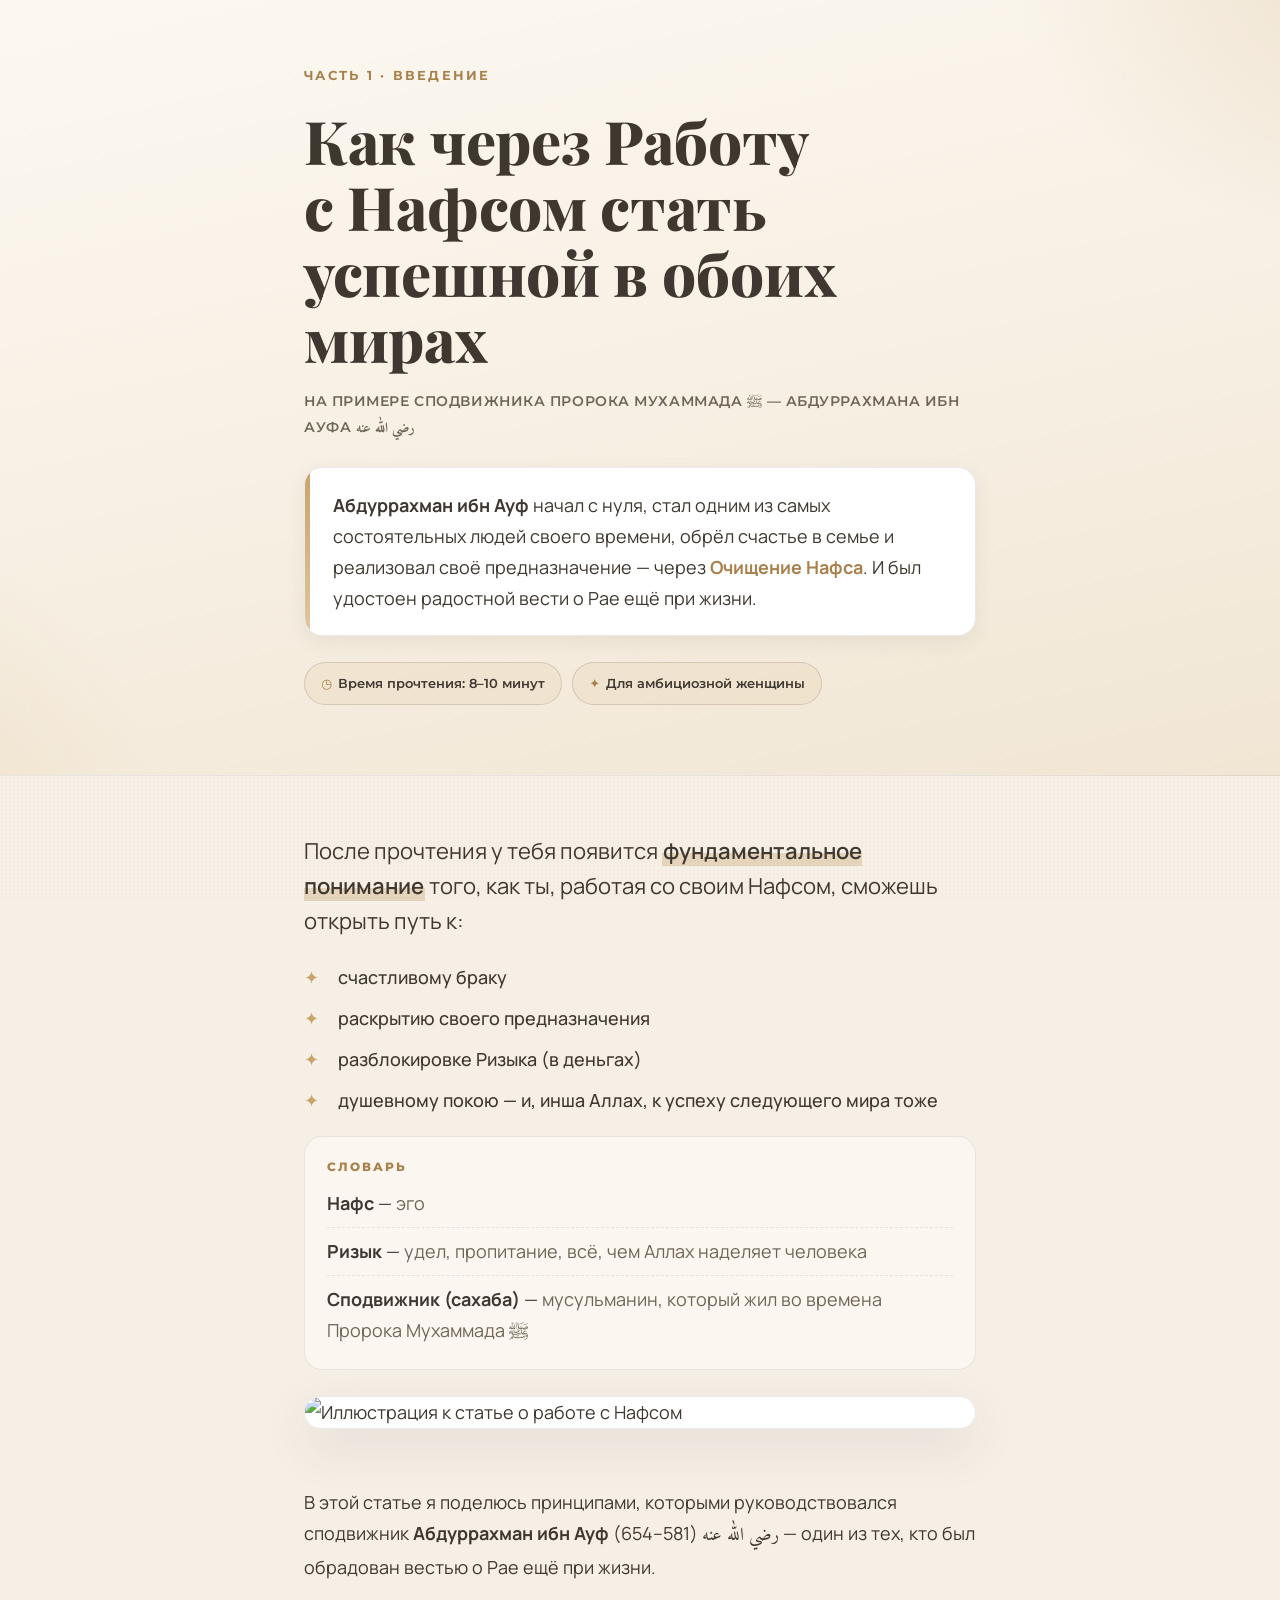
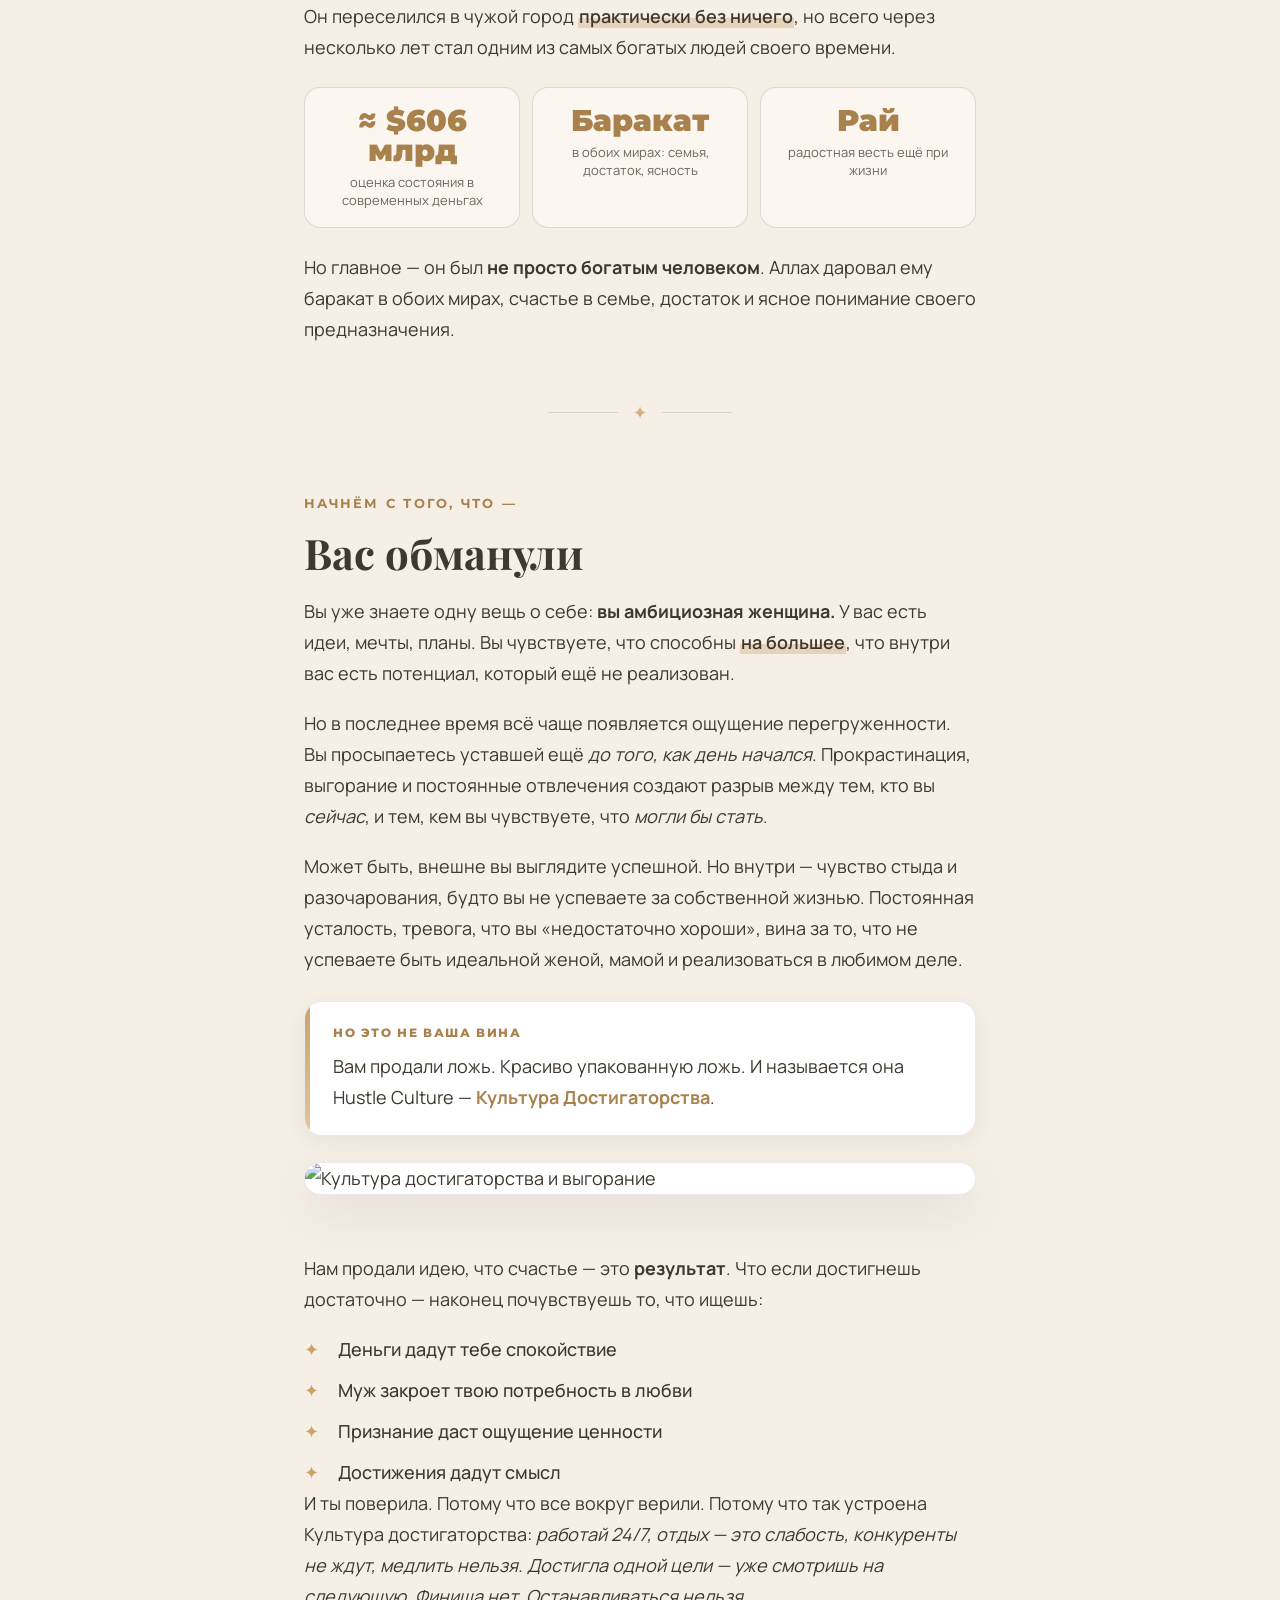
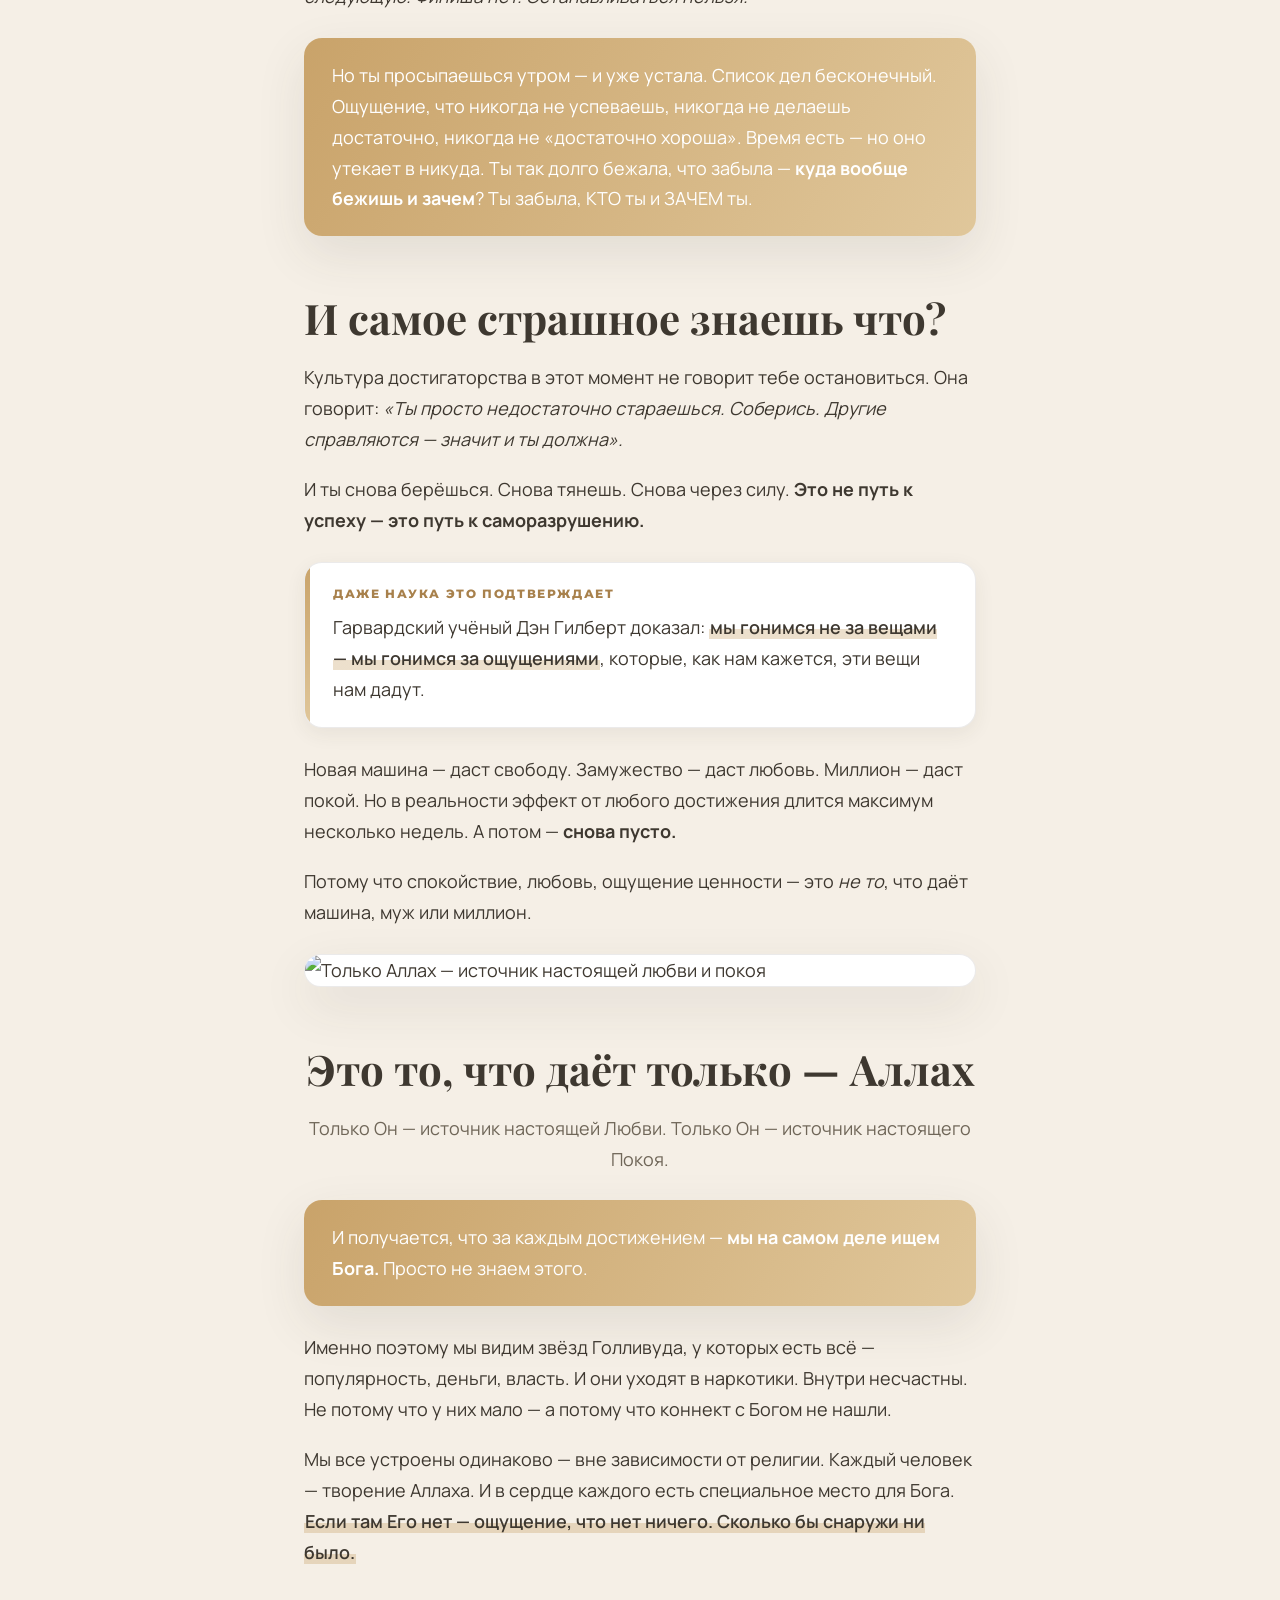
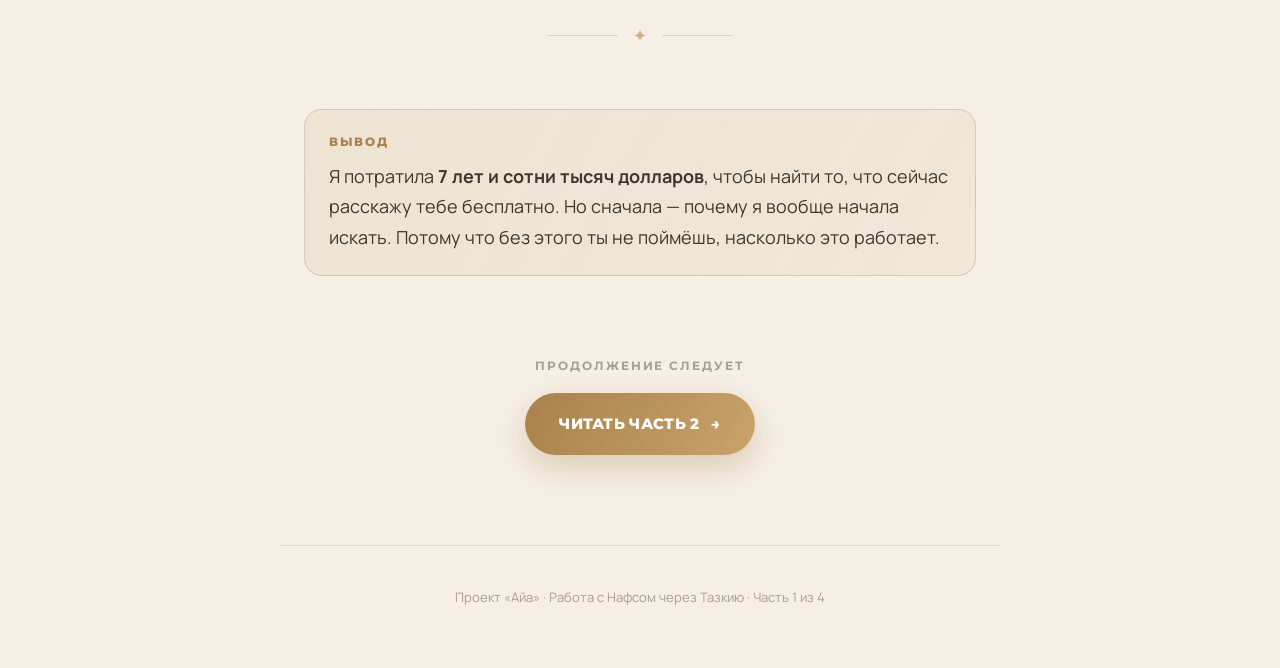
==== index.html @ 43650719 "Add files via upload" ====
<!DOCTYPE html>
<html lang="ru">
<head>
<meta charset="UTF-8">
<meta name="viewport" content="width=device-width, initial-scale=1.0">
<title>Часть 1 — Вас обманули · Работа с Нафсом</title>
<meta name="description" content="Как через Работу с Нафсом стать успешным в обоих мирах — на примере сподвижника Абдуррахмана ибн Ауфа. Часть 1.">
<link rel="preconnect" href="https://fonts.googleapis.com">
<link rel="preconnect" href="https://fonts.gstatic.com" crossorigin>
<link href="https://fonts.googleapis.com/css2?family=Playfair+Display:ital,wght@0,500;0,600;0,700;0,800;0,900;1,500;1,600;1,700&family=Manrope:wght@400;500;600;700;800&family=Montserrat:wght@600;700;800;900&family=Caveat:wght@600;700&family=Amiri:wght@400;700&display=swap" rel="stylesheet">
<link rel="stylesheet" href="styles.css">
</head>
<body>
<div class="progress"></div>

<header class="hero">
  <div class="wrap">
    <span class="eyebrow reveal">Часть 1 · Введение</span>
    <h1 class="reveal">Как через Работу с&nbsp;Нафсом стать успешной в&nbsp;обоих мирах</h1>
    <p class="sub reveal">На примере сподвижника Пророка Мухаммада <span class="ar">ﷺ</span> —
      Абдуррахмана ибн Ауфа <span class="ar">رضي الله عنه</span></p>

    <div class="callout reveal" style="margin-top:26px">
      <p><strong>Абдуррахман ибн Ауф</strong> начал с нуля, стал одним из самых состоятельных
      людей своего времени, обрёл счастье в семье и реализовал своё предназначение —
      через <span class="gold">Очищение Нафса</span>. И был удостоен радостной вести о Рае ещё при жизни.</p>
    </div>

    <div class="pills reveal">
      <span class="pill"><span class="ic">◷</span>Время прочтения: 8–10 минут</span>
      <span class="pill"><span class="ic">✦</span>Для амбициозной женщины</span>
    </div>
  </div>
</header>

<main class="wrap">

  <section class="block reveal">
    <p class="lead">После прочтения у тебя появится <span class="mark">фундаментальное понимание</span>
    того, как ты, работая со своим Нафсом, сможешь открыть путь к:</p>
    <ul class="checklist">
      <li>счастливому браку</li>
      <li>раскрытию своего предназначения</li>
      <li>разблокировке Ризыка (в деньгах)</li>
      <li>душевному покою — и, инша Аллах, к успеху следующего мира тоже</li>
    </ul>

    <div class="glossary reveal">
      <div class="gt">Словарь</div>
      <dl>
        <div class="row"><dt>Нафс</dt> — <dd>эго</dd></div>
        <div class="row"><dt>Ризык</dt> — <dd>удел, пропитание, всё, чем Аллах наделяет человека</dd></div>
        <div class="row"><dt>Сподвижник (сахаба)</dt> — <dd>мусульманин, который жил во времена Пророка Мухаммада <span class="ar">ﷺ</span></dd></div>
      </dl>
    </div>
  </section>

  <figure class="img reveal">
    <img src="images/p1-hero.jpg" alt="Иллюстрация к статье о работе с Нафсом" loading="lazy">
  </figure>

  <section class="block reveal">
    <p>В этой статье я поделюсь принципами, которыми руководствовался сподвижник
    <strong>Абдуррахман ибн Ауф</strong> <span class="ar">رضي الله عنه</span> (581–654) — один из тех,
    кто был обрадован вестью о Рае ещё при жизни.</p>
    <p>Он переселился в чужой город <span class="mark">практически без ничего</span>, но всего
    через несколько лет стал одним из самых богатых людей своего времени.</p>

    <div class="metrics reveal">
      <div class="metric"><div class="num">≈ $606 млрд</div><div class="lbl">оценка состояния в современных деньгах</div></div>
      <div class="metric"><div class="num">Баракат</div><div class="lbl">в обоих мирах: семья, достаток, ясность</div></div>
      <div class="metric"><div class="num">Рай</div><div class="lbl">радостная весть ещё при жизни</div></div>
    </div>

    <p>Но главное — он был <strong>не просто богатым человеком</strong>. Аллах даровал ему баракат
    в обоих мирах, счастье в семье, достаток и ясное понимание своего предназначения.</p>
  </section>

  <div class="sep"><span class="di">✦</span></div>

  <section class="block reveal">
    <span class="eyebrow">Начнём с того, что —</span>
    <h2>Вас обманули</h2>
    <p>Вы уже знаете одну вещь о себе: <strong>вы амбициозная женщина.</strong> У вас есть идеи,
    мечты, планы. Вы чувствуете, что способны <span class="mark">на большее</span>, что внутри вас
    есть потенциал, который ещё не реализован.</p>
    <p>Но в последнее время всё чаще появляется ощущение перегруженности. Вы просыпаетесь уставшей
    ещё <em>до того, как день начался</em>. Прокрастинация, выгорание и постоянные отвлечения создают
    разрыв между тем, кто вы <em>сейчас</em>, и тем, кем вы чувствуете, что <em>могли бы стать</em>.</p>
    <p>Может быть, внешне вы выглядите успешной. Но внутри — чувство стыда и разочарования, будто
    вы не успеваете за собственной жизнью. Постоянная усталость, тревога, что вы «недостаточно хороши»,
    вина за то, что не успеваете быть идеальной женой, мамой и реализоваться в любимом деле.</p>

    <div class="callout reveal">
      <span class="lbl">Но это не ваша вина</span>
      <p>Вам продали ложь. Красиво упакованную ложь. И называется она Hustle Culture —
      <span class="gold">Культура Достигаторства</span>.</p>
    </div>
  </section>

  <figure class="img reveal">
    <img src="images/p1-hustle.jpg" alt="Культура достигаторства и выгорание" loading="lazy">
  </figure>

  <section class="block reveal">
    <p>Нам продали идею, что счастье — это <strong>результат</strong>. Что если достигнешь достаточно —
    наконец почувствуешь то, что ищешь:</p>
    <ul class="checklist">
      <li>Деньги дадут тебе спокойствие</li>
      <li>Муж закроет твою потребность в любви</li>
      <li>Признание даст ощущение ценности</li>
      <li>Достижения дадут смысл</li>
    </ul>
    <p>И ты поверила. Потому что все вокруг верили. Потому что так устроена Культура достигаторства:
    <em>работай 24/7, отдых — это слабость, конкуренты не ждут, медлить нельзя. Достигла одной цели —
    уже смотришь на следующую. Финиша нет. Останавливаться нельзя.</em></p>

    <div class="callout hot reveal">
      <p>Но ты просыпаешься утром — и уже устала. Список дел бесконечный. Ощущение, что никогда не
      успеваешь, никогда не делаешь достаточно, никогда не «достаточно хороша». Время есть — но оно
      утекает в никуда. Ты так долго бежала, что забыла — <strong>куда вообще бежишь и зачем</strong>?
      Ты забыла, КТО ты и ЗАЧЕМ ты.</p>
    </div>
  </section>

  <section class="block reveal">
    <h2>И самое страшное знаешь что?</h2>
    <p>Культура достигаторства в этот момент не говорит тебе остановиться. Она говорит:
    <em>«Ты просто недостаточно стараешься. Соберись. Другие справляются — значит и ты должна».</em></p>
    <p>И ты снова берёшься. Снова тянешь. Снова через силу. <strong>Это не путь к успеху —
    это путь к саморазрушению.</strong></p>

    <div class="callout reveal">
      <span class="lbl">Даже наука это подтверждает</span>
      <p>Гарвардский учёный Дэн Гилберт доказал: <span class="mark">мы гонимся не за вещами — мы
      гонимся за ощущениями</span>, которые, как нам кажется, эти вещи нам дадут.</p>
    </div>

    <p>Новая машина — даст свободу. Замужество — даст любовь. Миллион — даст покой. Но в реальности
    эффект от любого достижения длится максимум несколько недель. А потом — <strong>снова пусто.</strong></p>
    <p>Потому что спокойствие, любовь, ощущение ценности — это <em>не то</em>, что даёт машина,
    муж или миллион.</p>
  </section>

  <figure class="img reveal">
    <img src="images/p1-only-allah.jpg" alt="Только Аллах — источник настоящей любви и покоя" loading="lazy">
  </figure>

  <section class="block reveal">
    <h2 class="center">Это то, что даёт только&nbsp;— Аллах</h2>
    <p class="center muted">Только Он — источник настоящей Любви. Только Он — источник настоящего Покоя.</p>

    <div class="callout hot reveal">
      <p>И получается, что за каждым достижением — <strong>мы на самом деле ищем Бога.</strong>
      Просто не знаем этого.</p>
    </div>

    <p>Именно поэтому мы видим звёзд Голливуда, у которых есть всё — популярность, деньги, власть.
    И они уходят в наркотики. Внутри несчастны. Не потому что у них мало — а потому что коннект
    с Богом не нашли.</p>
    <p>Мы все устроены одинаково — вне зависимости от религии. Каждый человек — творение Аллаха.
    И в сердце каждого есть специальное место для Бога. <span class="mark">Если там Его нет —
    ощущение, что нет ничего. Сколько бы снаружи ни было.</span></p>
  </section>

  <div class="sep"><span class="di">✦</span></div>

  <section class="block reveal">
    <div class="result reveal">
      <span class="rt">Вывод</span>
      <p>Я потратила <strong>7 лет и сотни тысяч долларов</strong>, чтобы найти то, что сейчас
      расскажу тебе бесплатно. Но сначала — почему я вообще начала искать. Потому что без этого
      ты не поймёшь, насколько это работает.</p>
    </div>
  </section>

  <div class="next reveal">
    <div class="pre">Продолжение следует</div>
    <a class="btn" href="part-2.html">Читать Часть 2 <span class="arr">→</span></a>
  </div>

</main>

<footer class="foot">
  Проект «Айа» · Работа с Нафсом через Тазкию · Часть 1 из 4
</footer>

<script src="script.js"></script>
</body>
</html>
---- styles.css ----
/* ===========================================================
   Проект Айа — лонгрид «Работа с Нафсом»
   Дизайн-система: тёплый песок + мягкое золото. Адаптивно.
   =========================================================== */

:root{
  /* фоны */
  --bg:#F5EFE6;
  --bg2:#FBF7F0;
  --card:#FFFFFF;
  /* акцент */
  --gold:#C9A36A;
  --gold-2:#E0C79B;
  --gold-deep:#A8814C;   /* для мелкого текста-акцента (читаемее) */
  /* текст */
  --ink:#3E3830;
  --gray:#6F6658;
  --gray-2:#A99F8E;
  /* линии/тени */
  --line:rgba(62,56,48,.10);
  --line-2:rgba(62,56,48,.16);
  --shadow:0 18px 50px rgba(62,56,48,.10);
  --shadow-sm:0 6px 20px rgba(62,56,48,.07);
  /* типографика */
  --serif:'Playfair Display', Georgia, serif;
  --label:'Montserrat', system-ui, sans-serif;
  --body:'Manrope', system-ui, sans-serif;
  --script:'Caveat', cursive;
  --arabic:'Amiri', 'Cormorant Garamond', serif;
  --maxw:720px;
}

*{box-sizing:border-box;}
html{scroll-behavior:smooth;}
body{
  margin:0;
  font-family:var(--body);
  background:var(--bg);
  color:var(--ink);
  font-size:18px;
  line-height:1.72;
  -webkit-font-smoothing:antialiased;
  text-rendering:optimizeLegibility;
  overflow-x:hidden;
}

/* зернистая текстура поверх фона */
body::before{
  content:"";
  position:fixed; inset:0; z-index:0; pointer-events:none;
  opacity:.5;
  background-image:radial-gradient(rgba(62,56,48,.035) 1px, transparent 1px);
  background-size:4px 4px;
}

/* ---------- прогресс-бар чтения ---------- */
.progress{
  position:fixed; top:0; left:0; height:4px; width:0%;
  background:linear-gradient(90deg, var(--gold), var(--gold-2));
  z-index:100; transition:width .1s linear;
}

/* ---------- контейнер контента ---------- */
.wrap{
  position:relative; z-index:1;
  max-width:var(--maxw); margin:0 auto; padding:0 24px 80px;
}
section.block{margin-top:clamp(34px,6vw,58px);}

/* ---------- типографика ---------- */
.eyebrow{
  font-family:var(--label); font-weight:700; font-size:12.5px;
  letter-spacing:.18em; text-transform:uppercase; color:var(--gold-deep);
  display:inline-block; margin-bottom:14px;
}
h1{
  font-family:var(--serif); font-weight:800;
  font-size:clamp(34px,7vw,60px); line-height:1.1;
  letter-spacing:-.005em; margin:.1em 0 .3em; color:var(--ink);
}
h2{
  font-family:var(--serif); font-weight:700;
  font-size:clamp(27px,5vw,42px); line-height:1.16;
  margin:0 0 .45em; color:var(--ink);
}
h3{
  font-family:var(--label); font-weight:800;
  font-size:clamp(17px,3vw,21px); line-height:1.28;
  letter-spacing:.01em; margin:0 0 .35em; color:var(--ink);
}
p{margin:0 0 1.05em;}
.lead{font-size:clamp(19px,2.6vw,22px); line-height:1.6; color:var(--ink);}
.muted{color:var(--gray);}
.center{text-align:center;}
strong,b{font-weight:700; color:var(--ink);}

/* подсветка важных слов */
.mark{
  background:linear-gradient(180deg,transparent 58%, rgba(201,163,106,.34) 58%);
  padding:0 .05em; font-weight:600;
}
.gold{color:var(--gold-deep); font-weight:700;}

/* разделитель-орнамент */
.sep{
  display:flex; align-items:center; justify-content:center; gap:14px;
  margin:clamp(30px,6vw,52px) 0; color:var(--gold);
}
.sep::before,.sep::after{
  content:""; height:1px; width:70px; background:var(--line-2);
}
.sep .di{font-size:18px; opacity:.8;}

/* ---------- HERO ---------- */
.hero{
  position:relative; z-index:1; overflow:hidden;
  background:
    radial-gradient(680px 540px at 110% -10%, rgba(201,163,106,.26), transparent 60%),
    radial-gradient(520px 520px at -12% 108%, rgba(224,199,155,.30), transparent 60%),
    linear-gradient(168deg,#FCF8F1 0%, #F6EEE1 60%, #F1E6D4 100%);
  border-bottom:1px solid var(--line);
}
.hero .wrap{padding-top:clamp(40px,6vw,58px); padding-bottom:clamp(40px,7vw,66px);}
.hero .badge{
  font-family:var(--script); color:var(--gold-deep);
  font-size:clamp(26px,5vw,38px); line-height:1; display:block; margin-bottom:6px;
}
.hero .sub{
  font-family:var(--label); font-weight:600; font-size:clamp(12px,2.4vw,14px);
  letter-spacing:.04em; text-transform:uppercase; color:var(--gray);
  margin-top:6px;
}
.hero .sub .ar{font-family:var(--arabic); text-transform:none; letter-spacing:0;}

/* ---------- pills (теги, словарь) ---------- */
.pills{display:flex; flex-wrap:wrap; gap:10px; margin:22px 0 4px;}
.pill{
  font-family:var(--label); font-weight:600; font-size:13px;
  padding:9px 16px; border-radius:100px; background:rgba(201,163,106,.10);
  border:1px solid var(--line-2); color:var(--ink); white-space:nowrap;
}
.pill .ic{color:var(--gold-deep); margin-right:6px;}

/* список «путь к...» */
.checklist{list-style:none; padding:0; margin:18px 0 0; display:grid; gap:10px;}
.checklist li{
  position:relative; padding-left:34px; font-weight:500;
}
.checklist li::before{
  content:"✦"; position:absolute; left:0; top:0; color:var(--gold);
  font-size:18px;
}

/* словарь */
.glossary{
  background:var(--bg2); border:1px solid var(--line);
  border-radius:18px; padding:20px 22px; margin-top:20px;
}
.glossary .gt{
  font-family:var(--label); font-weight:800; font-size:12px; letter-spacing:.16em;
  text-transform:uppercase; color:var(--gold-deep); margin-bottom:10px;
}
.glossary dl{margin:0; display:grid; gap:8px;}
.glossary dt{font-weight:700; display:inline;}
.glossary dd{margin:0 0 4px; color:var(--gray); display:inline;}
.glossary .row{border-bottom:1px dashed var(--line); padding-bottom:8px;}
.glossary .row:last-child{border:0; padding-bottom:0;}

/* ---------- callout (важная мысль, золотая полоса слева) ---------- */
.callout{
  position:relative; background:var(--card); border:1px solid var(--line);
  border-radius:18px; padding:22px 24px 22px 28px; margin:26px 0;
  box-shadow:var(--shadow-sm); overflow:hidden;
}
.callout::before{
  content:""; position:absolute; left:0; top:0; bottom:0; width:5px;
  background:linear-gradient(180deg,var(--gold),var(--gold-2));
}
.callout p:last-child{margin-bottom:0;}
.callout .lbl{
  font-family:var(--label); font-weight:800; font-size:11.5px; letter-spacing:.14em;
  text-transform:uppercase; color:var(--gold-deep); display:block; margin-bottom:8px;
}

/* callout акцентный — золотой градиент, белый текст (ключевые выводы) */
.callout.hot{
  background:linear-gradient(120deg,var(--gold) 0%, var(--gold-2) 100%);
  border:none; color:#fff; box-shadow:var(--shadow);
}
.callout.hot::before{display:none;}
.callout.hot strong{color:#fff;}
.callout.hot .lbl{color:rgba(255,255,255,.85);}
.callout.hot p{color:#fff;}

/* ---------- цитата (хадис / аят) ---------- */
.quote{
  position:relative; margin:28px 0; padding:6px 0 6px 26px;
  border-left:3px solid var(--gold);
}
.quote p{
  font-family:var(--serif); font-size:clamp(21px,3.2vw,27px);
  line-height:1.42; font-style:italic; color:var(--ink); margin-bottom:.3em;
}
.quote .src{
  font-family:var(--label); font-weight:600; font-size:12.5px; font-style:normal;
  letter-spacing:.04em; color:var(--gold-deep); text-transform:uppercase;
}
.quote .ar{
  font-family:var(--arabic); font-style:normal; font-size:1.15em;
  display:block; direction:rtl; color:var(--gold-deep); margin-bottom:.2em;
}
.ar{font-family:var(--arabic);}

/* ---------- карточки ---------- */
.cards{display:grid; gap:16px; margin:24px 0;}
.card{
  background:var(--card); border:1px solid var(--line); border-radius:18px;
  padding:24px 26px; box-shadow:var(--shadow-sm);
}
.card .step-n{
  font-family:var(--label); font-weight:900; font-size:30px; line-height:1;
  background:linear-gradient(120deg,var(--gold-deep),var(--gold));
  -webkit-background-clip:text; background-clip:text; color:transparent;
  margin-bottom:8px;
}
.card h3{margin-bottom:.45em;}
.card p:last-child{margin-bottom:0;}

/* две колонки на десктопе (мышление / стороны таланта) */
.duo{display:grid; grid-template-columns:1fr 1fr; gap:16px; margin:24px 0;}
.duo .card .ic{font-size:26px; display:block; margin-bottom:8px;}

/* ---------- метрики результата ---------- */
.metrics{display:grid; grid-template-columns:repeat(3,1fr); gap:12px; margin:24px 0;}
.metric{
  background:var(--bg2); border:1px solid var(--line-2); border-radius:16px;
  padding:18px 16px; text-align:center;
}
.metric .num{
  font-family:var(--label); font-weight:900; font-size:clamp(22px,4vw,30px);
  line-height:1; color:var(--gold-deep);
}
.metric .lbl{font-size:13px; color:var(--gray); margin-top:8px; line-height:1.35;}

/* плашка-результат (после кейса) */
.result{
  background:linear-gradient(120deg,rgba(201,163,106,.14),rgba(224,199,155,.18));
  border:1px solid var(--line-2); border-radius:18px;
  padding:22px 24px; margin:26px 0;
}
.result .rt{
  font-family:var(--label); font-weight:800; font-size:12px; letter-spacing:.14em;
  text-transform:uppercase; color:var(--gold-deep); margin-bottom:8px; display:block;
}
.result p:last-child{margin-bottom:0;}

/* формула (стрелочная цепочка) */
.formula{
  background:var(--ink); color:#F3ECE0; border-radius:18px;
  padding:24px 26px; margin:26px 0; font-weight:500; line-height:1.7;
}
.formula .ft{
  font-family:var(--label); font-weight:800; font-size:12px; letter-spacing:.14em;
  text-transform:uppercase; color:var(--gold-2); margin-bottom:10px; display:block;
}
.formula b{color:#fff;}
.formula .ar{color:var(--gold-2);}

/* ---------- изображения ---------- */
figure.img{margin:26px 0; }
figure.img img{
  width:100%; height:auto; display:block; border-radius:18px;
  box-shadow:var(--shadow); background:var(--card); border:1px solid var(--line);
}
figure.img figcaption{
  font-size:13.5px; color:var(--gray-2); text-align:center; margin-top:10px;
  font-style:italic;
}
/* галерея мелких фото */
.gallery{display:grid; grid-template-columns:repeat(3,1fr); gap:12px; margin:24px 0;}
.gallery img{
  width:100%; height:100%; aspect-ratio:1/1; object-fit:cover;
  border-radius:14px; box-shadow:var(--shadow-sm); border:1px solid var(--line);
}

/* ---------- кнопка «следующая часть» ---------- */
.next{
  margin:clamp(48px,9vw,80px) 0 10px; text-align:center;
}
.next .pre{
  font-family:var(--label); font-weight:700; font-size:12px; letter-spacing:.16em;
  text-transform:uppercase; color:var(--gray-2); margin-bottom:16px;
}
.btn{
  display:inline-flex; align-items:center; gap:12px;
  font-family:var(--label); font-weight:800; font-size:15px; letter-spacing:.02em;
  text-transform:uppercase; text-decoration:none; color:#fff;
  background:linear-gradient(120deg,var(--gold-deep),var(--gold));
  padding:18px 34px; border-radius:100px;
  box-shadow:0 12px 30px rgba(168,129,76,.32);
  transition:transform .22s ease, box-shadow .22s ease;
}
.btn:hover{transform:translateY(-3px); box-shadow:0 18px 40px rgba(168,129,76,.42);}
.btn .arr{transition:transform .22s ease;}
.btn:hover .arr{transform:translateX(5px);}
.btn.ghost{
  background:transparent; color:var(--gold-deep); border:1.5px solid var(--gold);
  box-shadow:none;
}
.btn.ghost:hover{background:rgba(201,163,106,.08); box-shadow:none;}

/* ---------- финальный CTA ---------- */
.cta{
  position:relative; overflow:hidden; margin-top:clamp(48px,9vw,80px);
  background:
    radial-gradient(600px 480px at 110% -10%, rgba(201,163,106,.30), transparent 60%),
    linear-gradient(168deg,#FCF8F1 0%, #F4EAD9 100%);
  border:1px solid var(--line-2); border-radius:26px;
  padding:clamp(34px,6vw,56px) clamp(24px,5vw,46px); text-align:center;
}
.cta h2{margin-bottom:.3em;}
.cta .sprint-name{
  font-family:var(--serif); font-style:italic; color:var(--gold-deep);
}
.cta .cta-actions{display:flex; flex-direction:column; gap:14px; align-items:center; margin-top:26px;}
.cta .pay-row{display:flex; gap:14px; flex-wrap:wrap; justify-content:center;}
.cta .note{font-size:14px; color:var(--gray); margin-top:18px;}

/* ---------- футер ---------- */
.foot{
  max-width:var(--maxw); margin:0 auto; padding:40px 24px 60px;
  text-align:center; color:var(--gray-2); font-size:13px;
  border-top:1px solid var(--line); position:relative; z-index:1;
}

/* ---------- анимация появления ---------- */
.reveal{opacity:0; transform:translateY(26px); transition:opacity .7s ease, transform .7s ease;}
.reveal.in{opacity:1; transform:none;}
@media (prefers-reduced-motion:reduce){
  .reveal{opacity:1; transform:none; transition:none;}
  html{scroll-behavior:auto;}
}

/* ---------- адаптив ---------- */
@media (max-width:680px){
  body{font-size:17px;}
  .metrics{grid-template-columns:1fr;}
  .duo{grid-template-columns:1fr;}
  .gallery{grid-template-columns:1fr 1fr;}
  .cta .pay-row{flex-direction:column; width:100%;}
  .cta .pay-row .btn{width:100%; justify-content:center;}
}
@media (max-width:430px){
  .wrap{padding-left:18px; padding-right:18px;}
  .btn{width:100%; justify-content:center; padding:16px 22px; font-size:14px;}
  .gallery{grid-template-columns:1fr 1fr;}
}
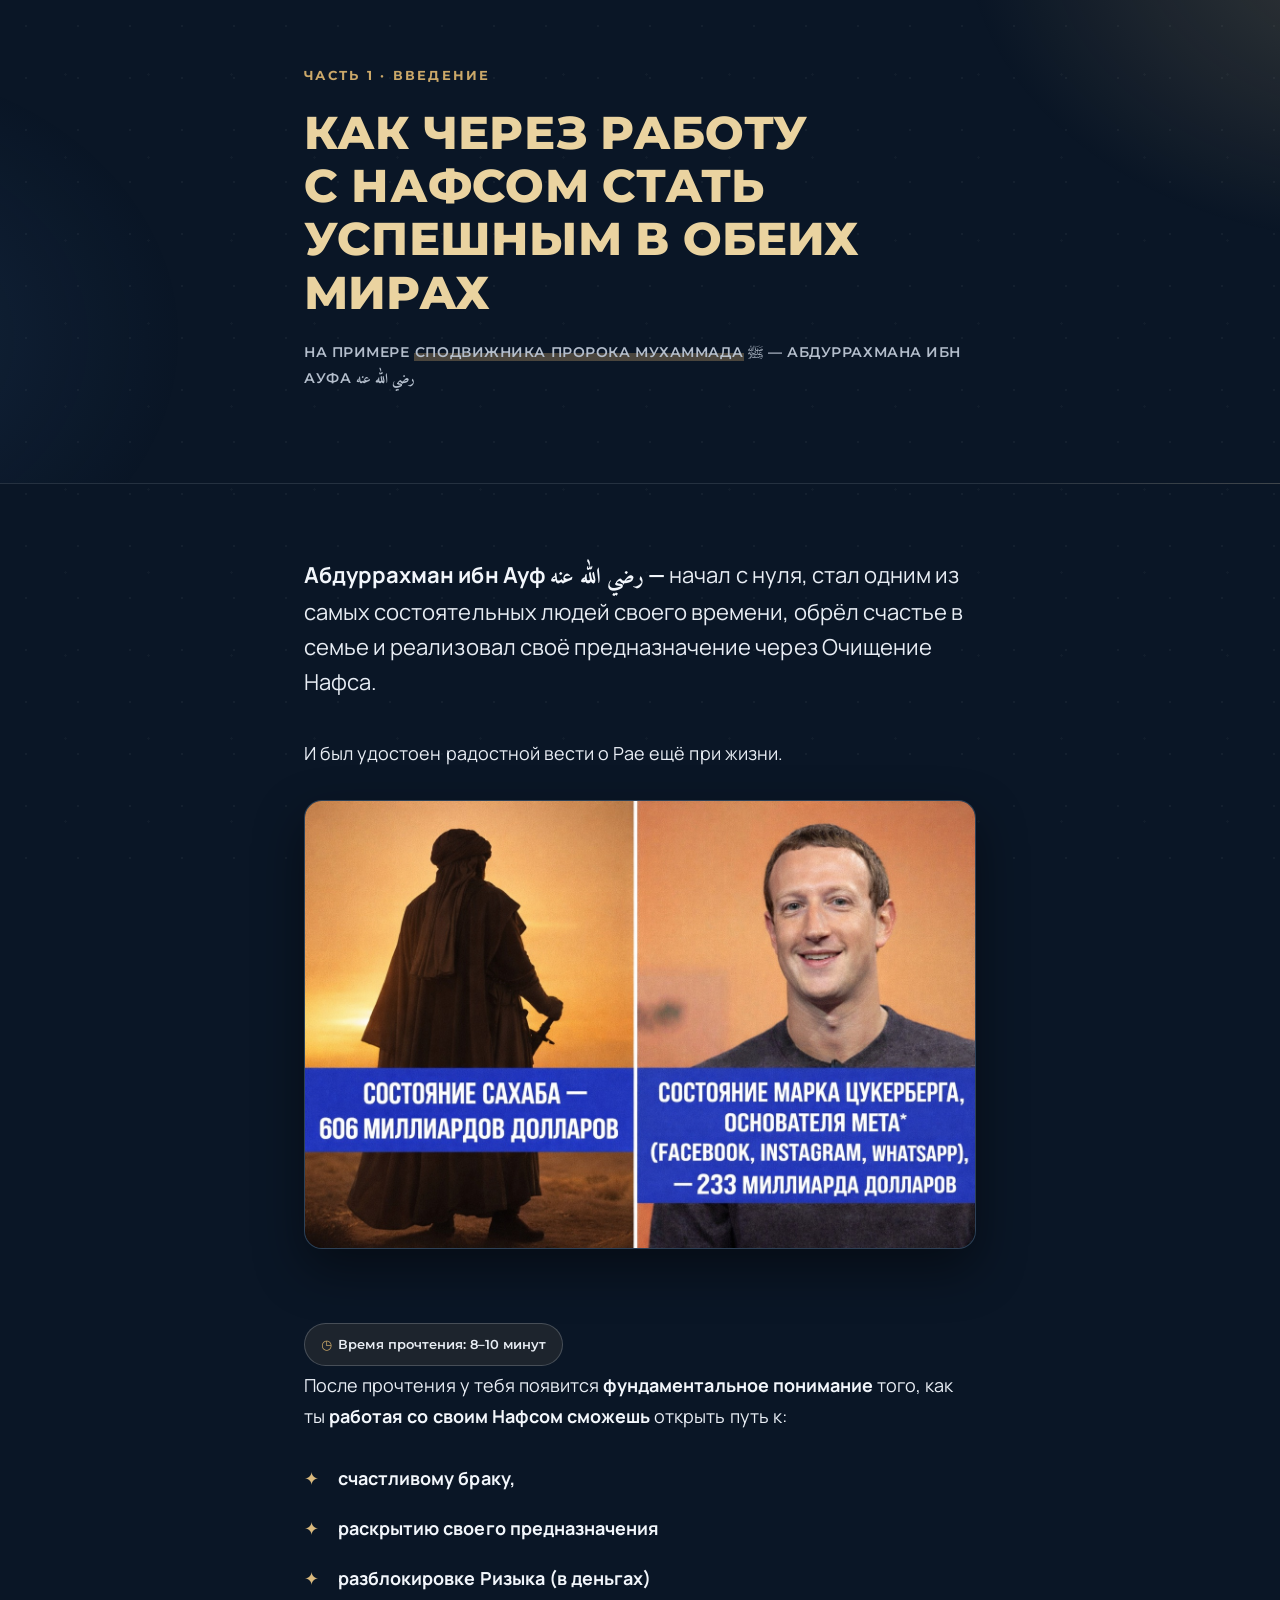
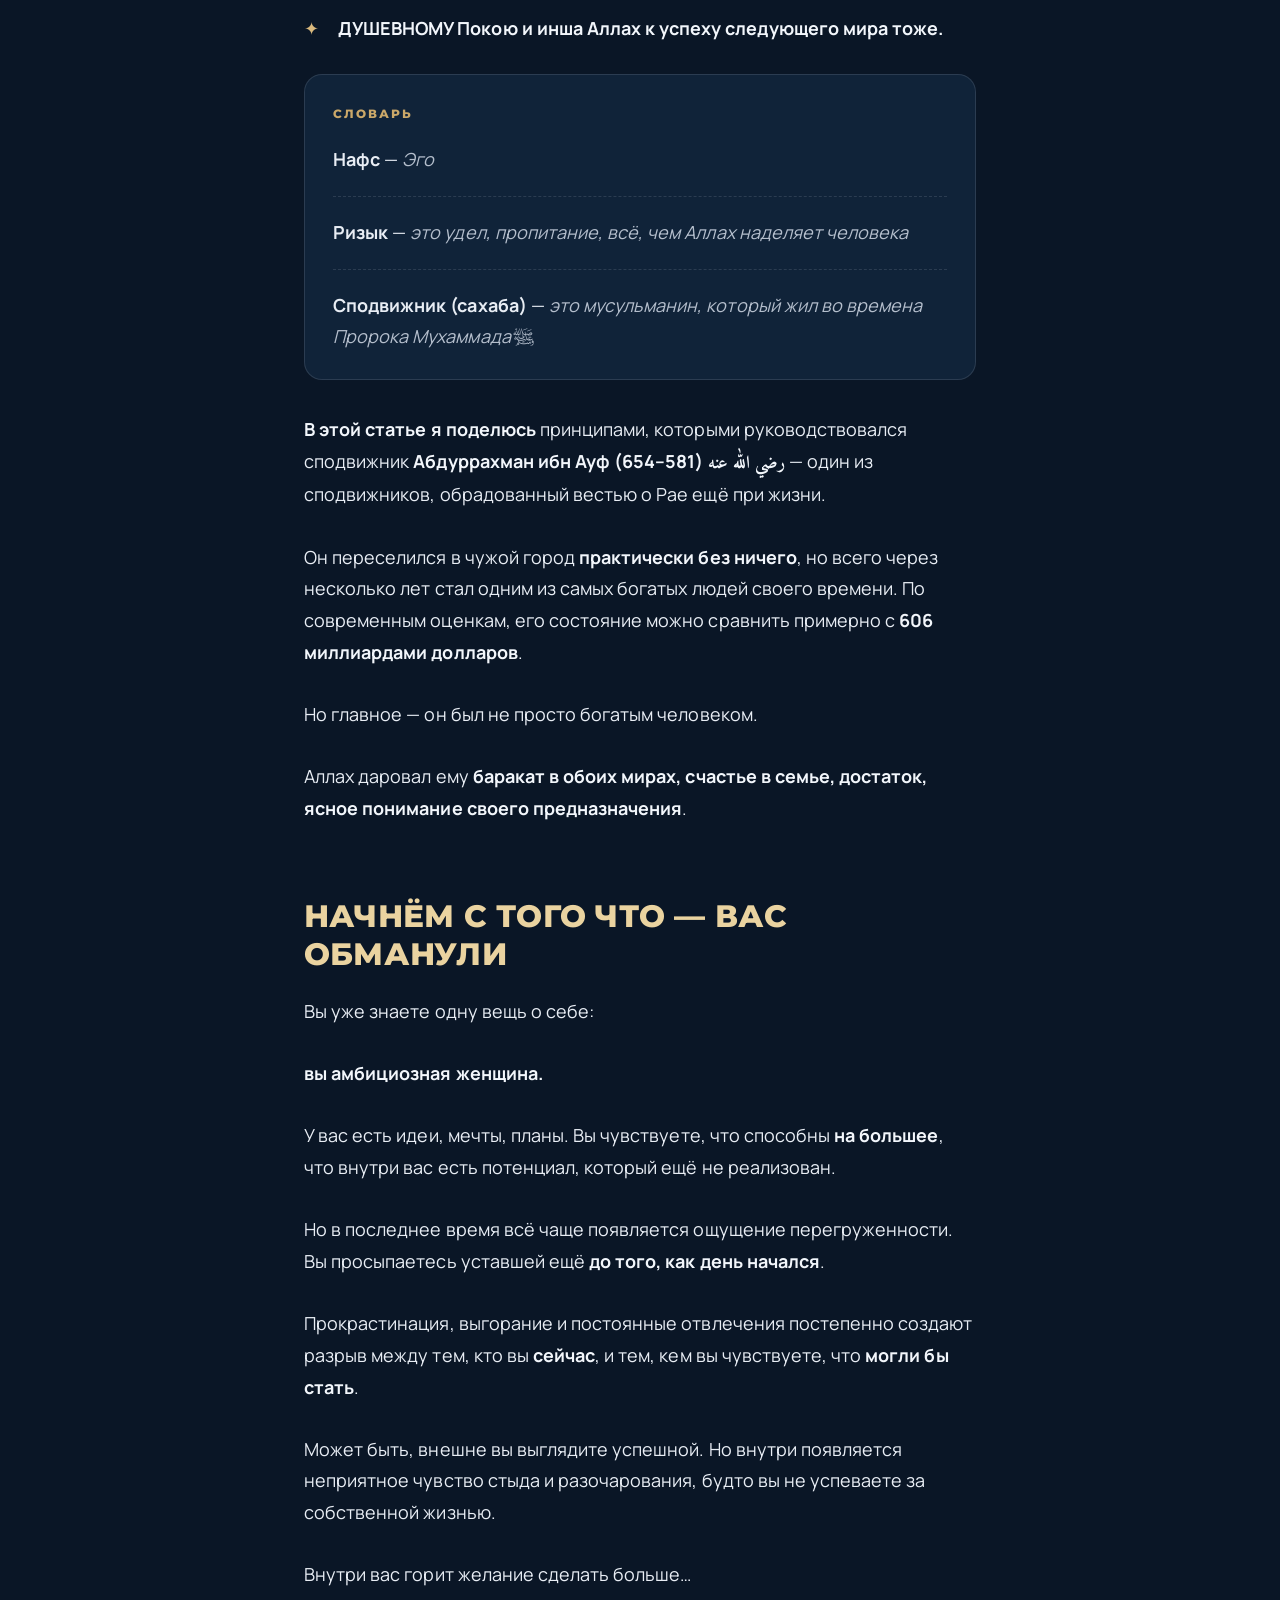
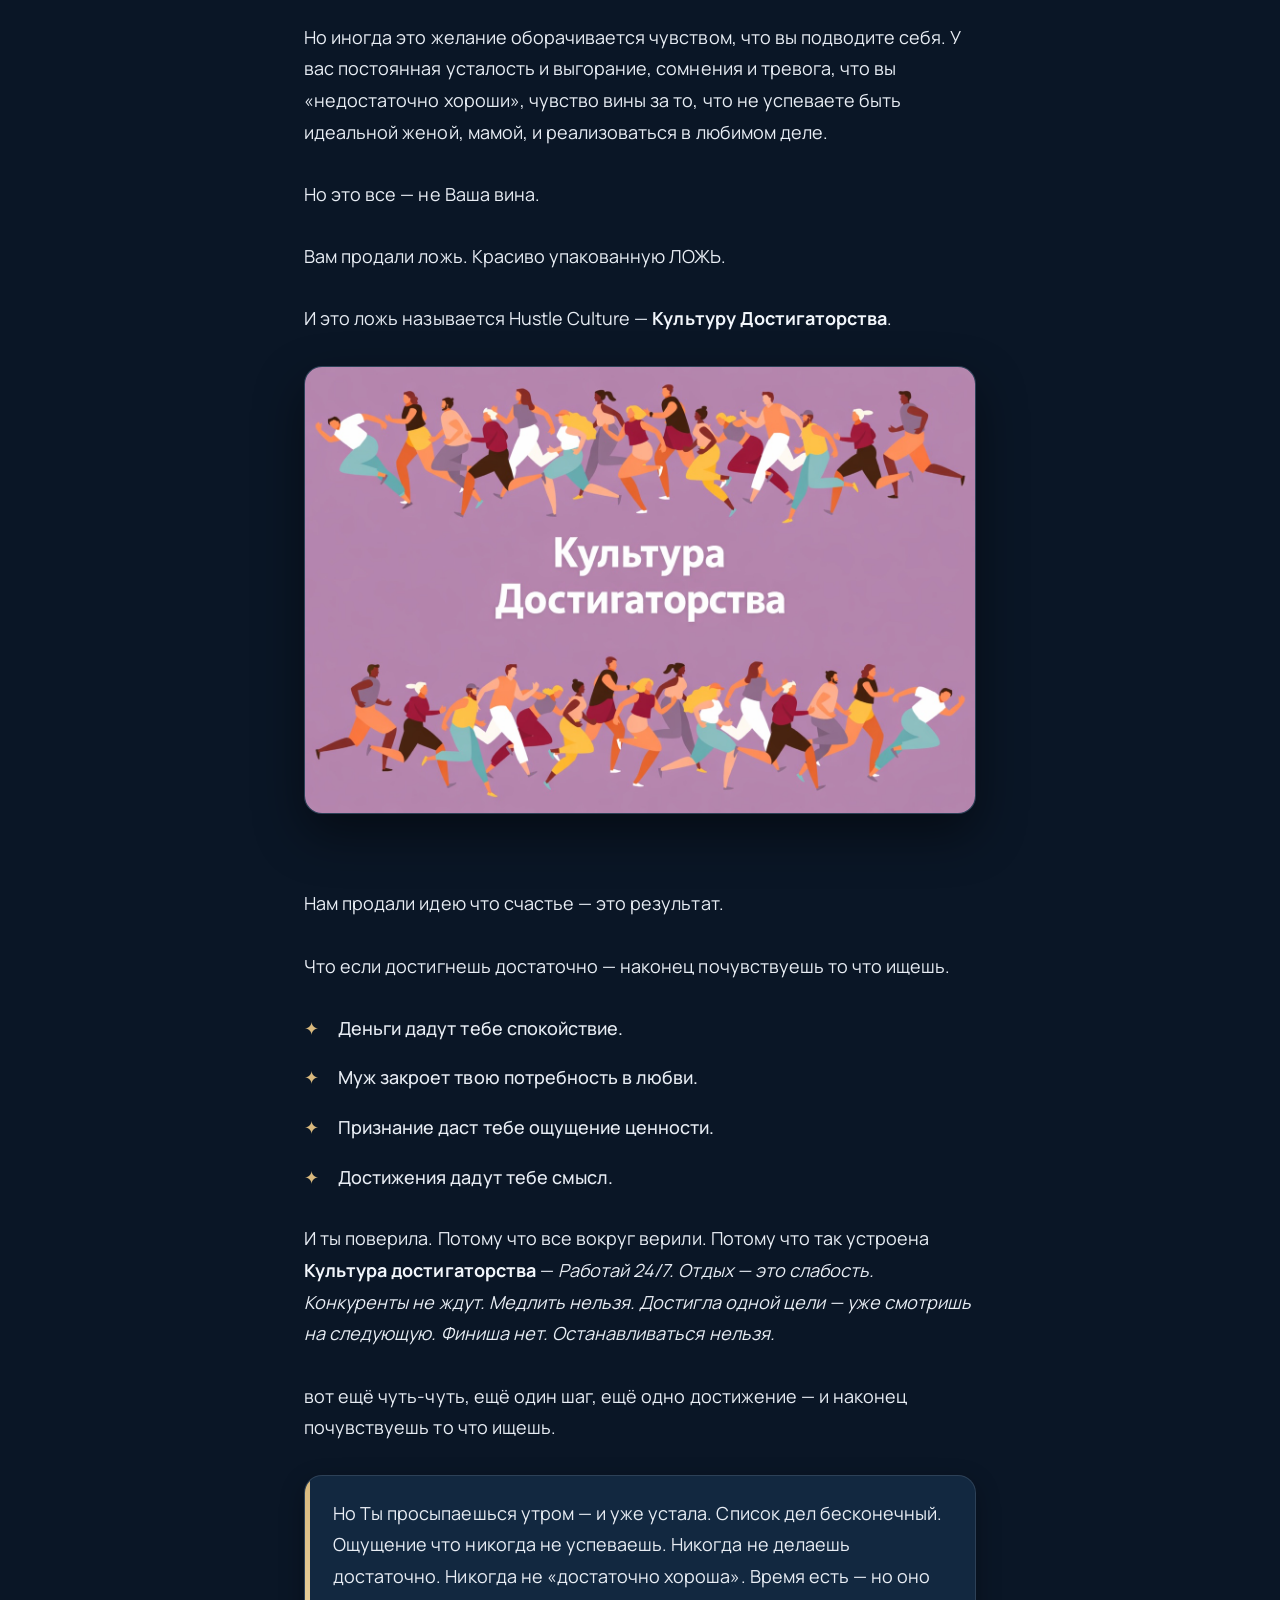
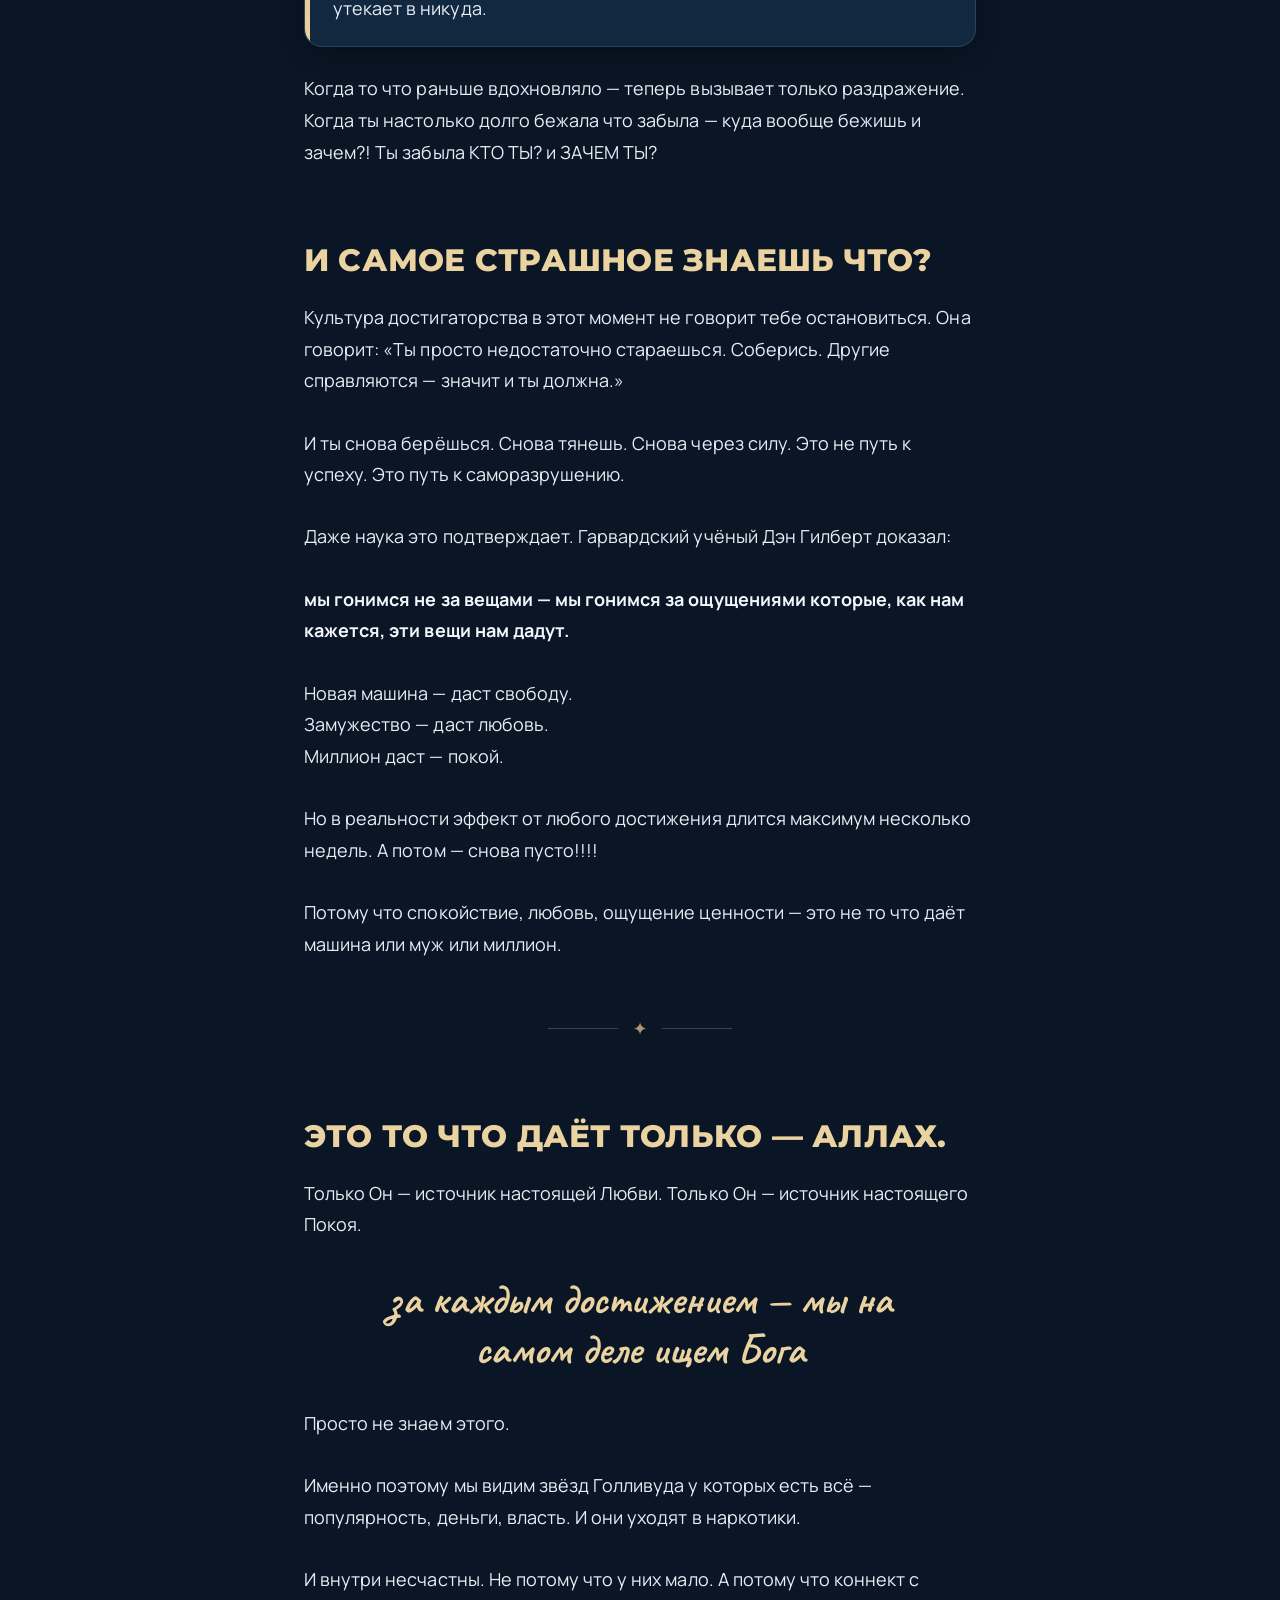
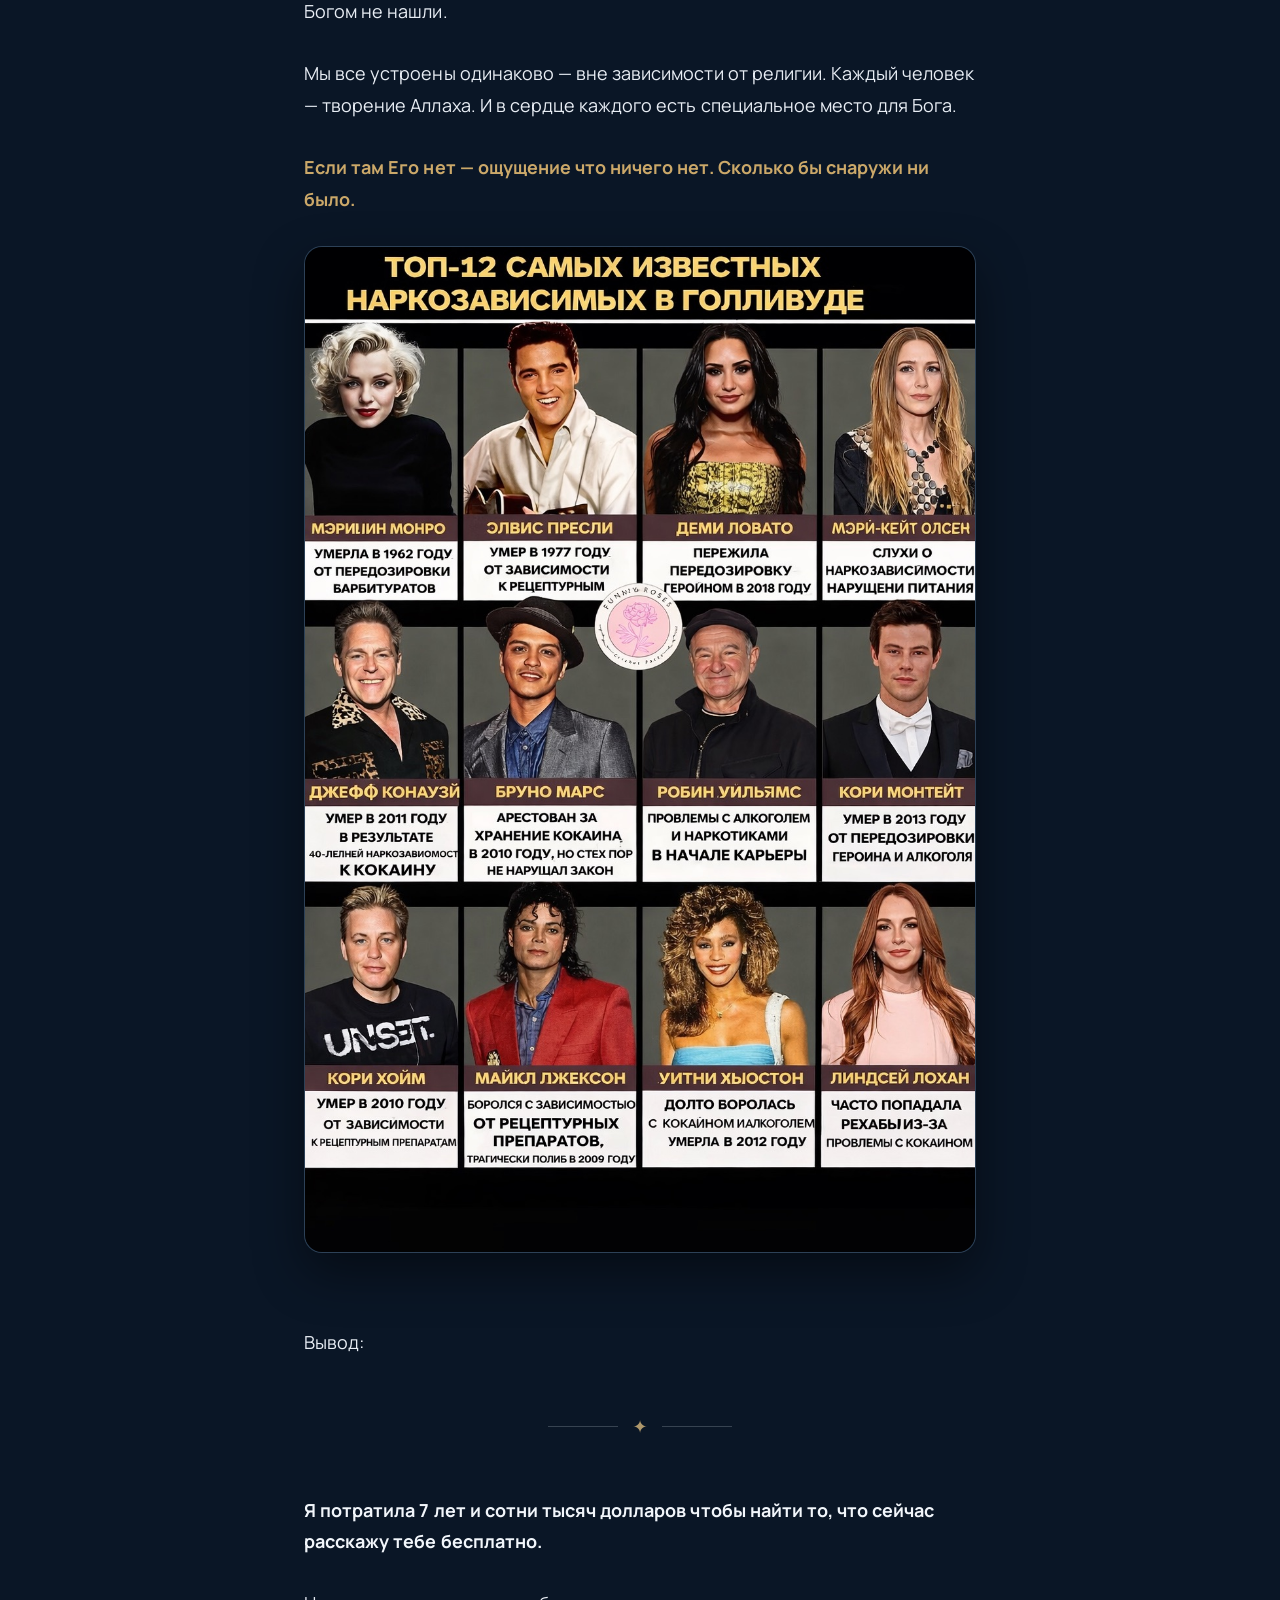
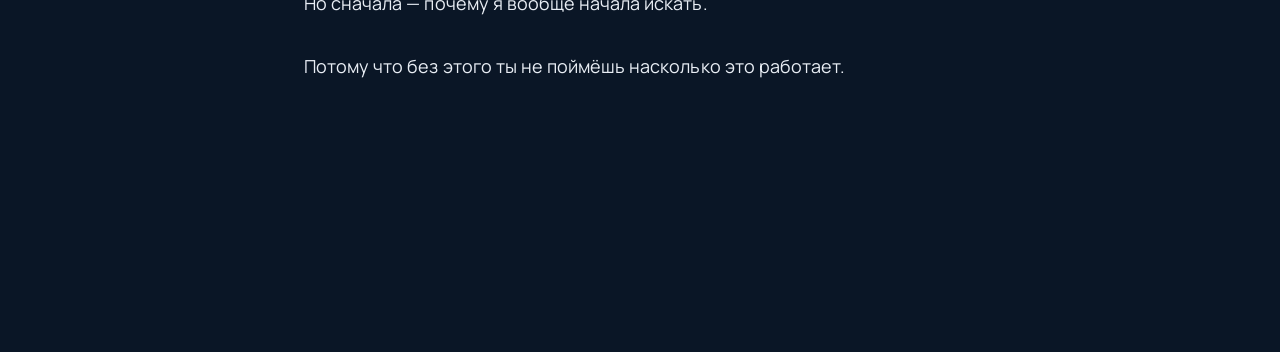
==== commit 969dc3af: "Add files via upload" ====
--- a/index.html
+++ b/index.html
@@ -4,10 +4,10 @@
 <meta charset="UTF-8">
 <meta name="viewport" content="width=device-width, initial-scale=1.0">
 <title>Часть 1 — Вас обманули · Работа с Нафсом</title>
-<meta name="description" content="Как через Работу с Нафсом стать успешным в обоих мирах — на примере сподвижника Абдуррахмана ибн Ауфа. Часть 1.">
+<meta name="description" content="Как через Работу с Нафсом стать успешным в обеих мирах — на примере сподвижника Абдуррахмана ибн Ауфа. Часть 1.">
 <link rel="preconnect" href="https://fonts.googleapis.com">
 <link rel="preconnect" href="https://fonts.gstatic.com" crossorigin>
-<link href="https://fonts.googleapis.com/css2?family=Playfair+Display:ital,wght@0,500;0,600;0,700;0,800;0,900;1,500;1,600;1,700&family=Manrope:wght@400;500;600;700;800&family=Montserrat:wght@600;700;800;900&family=Caveat:wght@600;700&family=Amiri:wght@400;700&display=swap" rel="stylesheet">
+<link href="https://fonts.googleapis.com/css2?family=Manrope:wght@400;500;600;700;800&family=Montserrat:wght@600;700;800;900&family=Caveat:wght@600;700&family=Amiri:wght@400;700&display=swap" rel="stylesheet">
 <link rel="stylesheet" href="styles.css">
 </head>
 <body>
@@ -16,43 +16,19 @@
 <header class="hero">
   <div class="wrap">
     <span class="eyebrow reveal">Часть 1 · Введение</span>
-    <h1 class="reveal">Как через Работу с&nbsp;Нафсом стать успешной в&nbsp;обоих мирах</h1>
-    <p class="sub reveal">На примере сподвижника Пророка Мухаммада <span class="ar">ﷺ</span> —
-      Абдуррахмана ибн Ауфа <span class="ar">رضي الله عنه</span></p>
-
-    <div class="callout reveal" style="margin-top:26px">
-      <p><strong>Абдуррахман ибн Ауф</strong> начал с нуля, стал одним из самых состоятельных
-      людей своего времени, обрёл счастье в семье и реализовал своё предназначение —
-      через <span class="gold">Очищение Нафса</span>. И был удостоен радостной вести о Рае ещё при жизни.</p>
-    </div>
-
-    <div class="pills reveal">
-      <span class="pill"><span class="ic">◷</span>Время прочтения: 8–10 минут</span>
-      <span class="pill"><span class="ic">✦</span>Для амбициозной женщины</span>
-    </div>
+    <h1 class="reveal">Как через Работу с&nbsp;Нафсом стать успешным в&nbsp;обеих мирах</h1>
+    <p class="sub reveal">на примере <span class="mark">сподвижника Пророка Мухаммада</span>
+      <span class="ar">ﷺ</span> — Абдуррахмана ибн Ауфа <span class="ar">رضي الله عنه</span></p>
   </div>
 </header>
 
 <main class="wrap">
 
   <section class="block reveal">
-    <p class="lead">После прочтения у тебя появится <span class="mark">фундаментальное понимание</span>
-    того, как ты, работая со своим Нафсом, сможешь открыть путь к:</p>
-    <ul class="checklist">
-      <li>счастливому браку</li>
-      <li>раскрытию своего предназначения</li>
-      <li>разблокировке Ризыка (в деньгах)</li>
-      <li>душевному покою — и, инша Аллах, к успеху следующего мира тоже</li>
-    </ul>
-
-    <div class="glossary reveal">
-      <div class="gt">Словарь</div>
-      <dl>
-        <div class="row"><dt>Нафс</dt> — <dd>эго</dd></div>
-        <div class="row"><dt>Ризык</dt> — <dd>удел, пропитание, всё, чем Аллах наделяет человека</dd></div>
-        <div class="row"><dt>Сподвижник (сахаба)</dt> — <dd>мусульманин, который жил во времена Пророка Мухаммада <span class="ar">ﷺ</span></dd></div>
-      </dl>
-    </div>
+    <p class="lead"><strong>Абдуррахман ибн Ауф <span class="ar">رضي الله عنه</span> —</strong>
+    начал с нуля, стал одним из самых состоятельных людей своего времени, обрёл счастье в семье
+    и реализовал своё предназначение через Очищение Нафса.</p>
+    <p>И был удостоен радостной вести о Рае ещё при жизни.</p>
   </section>
 
   <figure class="img reveal">
@@ -60,42 +36,58 @@
   </figure>
 
   <section class="block reveal">
-    <p>В этой статье я поделюсь принципами, которыми руководствовался сподвижник
-    <strong>Абдуррахман ибн Ауф</strong> <span class="ar">رضي الله عنه</span> (581–654) — один из тех,
-    кто был обрадован вестью о Рае ещё при жизни.</p>
-    <p>Он переселился в чужой город <span class="mark">практически без ничего</span>, но всего
-    через несколько лет стал одним из самых богатых людей своего времени.</p>
-
-    <div class="metrics reveal">
-      <div class="metric"><div class="num">≈ $606 млрд</div><div class="lbl">оценка состояния в современных деньгах</div></div>
-      <div class="metric"><div class="num">Баракат</div><div class="lbl">в обоих мирах: семья, достаток, ясность</div></div>
-      <div class="metric"><div class="num">Рай</div><div class="lbl">радостная весть ещё при жизни</div></div>
+    <div class="pills">
+      <span class="pill"><span class="ic">◷</span>Время прочтения: 8–10 минут</span>
     </div>
 
-    <p>Но главное — он был <strong>не просто богатым человеком</strong>. Аллах даровал ему баракат
-    в обоих мирах, счастье в семье, достаток и ясное понимание своего предназначения.</p>
+    <p>После прочтения у тебя появится <strong>фундаментальное понимание</strong> того, как ты
+    <strong>работая со своим Нафсом сможешь</strong> открыть путь к:</p>
+    <ul class="checklist">
+      <li><strong>счастливому браку,</strong></li>
+      <li><strong>раскрытию своего предназначения</strong></li>
+      <li><strong>разблокировке Ризыка (в деньгах)</strong></li>
+      <li><strong>ДУШЕВНОМУ Покою и инша Аллах к успеху следующего мира тоже.</strong></li>
+    </ul>
+
+    <div class="glossary reveal">
+      <div class="gt">Словарь</div>
+      <dl>
+        <div class="row"><dt>Нафс</dt> — <dd>Эго</dd></div>
+        <div class="row"><dt>Ризык</dt> — <dd>это удел, пропитание, всё, чем Аллах наделяет человека</dd></div>
+        <div class="row"><dt>Сподвижник (сахаба)</dt> — <dd>это мусульманин, который жил во времена Пророка Мухаммада <span class="ar">ﷺ</span></dd></div>
+      </dl>
+    </div>
+
+    <p><strong>В этой статье я поделюсь</strong> принципами, которыми руководствовался сподвижник
+    <strong>Абдуррахман ибн Ауф <span class="ar">رضي الله عنه</span> (581–654)</strong> — один из
+    сподвижников, обрадованный вестью о Рае ещё при жизни.</p>
+    <p>Он переселился в чужой город <strong>практически без ничего</strong>, но всего через
+    несколько лет стал одним из самых богатых людей своего времени. По современным оценкам, его
+    состояние можно сравнить примерно с <strong>606 миллиардами долларов</strong>.</p>
+    <p>Но главное — он был не просто богатым человеком.</p>
+    <p>Аллах даровал ему <strong>баракат в обоих мирах, счастье в семье, достаток, ясное понимание
+    своего предназначения</strong>.</p>
   </section>
 
-  <div class="sep"><span class="di">✦</span></div>
-
   <section class="block reveal">
-    <span class="eyebrow">Начнём с того, что —</span>
-    <h2>Вас обманули</h2>
-    <p>Вы уже знаете одну вещь о себе: <strong>вы амбициозная женщина.</strong> У вас есть идеи,
-    мечты, планы. Вы чувствуете, что способны <span class="mark">на большее</span>, что внутри вас
-    есть потенциал, который ещё не реализован.</p>
+    <h2>Начнём с того что — вас обманули</h2>
+    <p>Вы уже знаете одну вещь о себе:</p>
+    <p><strong>вы амбициозная женщина.</strong></p>
+    <p>У вас есть идеи, мечты, планы. Вы чувствуете, что способны <strong>на большее</strong>, что
+    внутри вас есть потенциал, который ещё не реализован.</p>
     <p>Но в последнее время всё чаще появляется ощущение перегруженности. Вы просыпаетесь уставшей
-    ещё <em>до того, как день начался</em>. Прокрастинация, выгорание и постоянные отвлечения создают
-    разрыв между тем, кто вы <em>сейчас</em>, и тем, кем вы чувствуете, что <em>могли бы стать</em>.</p>
-    <p>Может быть, внешне вы выглядите успешной. Но внутри — чувство стыда и разочарования, будто
-    вы не успеваете за собственной жизнью. Постоянная усталость, тревога, что вы «недостаточно хороши»,
-    вина за то, что не успеваете быть идеальной женой, мамой и реализоваться в любимом деле.</p>
-
-    <div class="callout reveal">
-      <span class="lbl">Но это не ваша вина</span>
-      <p>Вам продали ложь. Красиво упакованную ложь. И называется она Hustle Culture —
-      <span class="gold">Культура Достигаторства</span>.</p>
-    </div>
+    ещё <strong>до того, как день начался</strong>.</p>
+    <p>Прокрастинация, выгорание и постоянные отвлечения постепенно создают разрыв между тем, кто
+    вы <strong>сейчас</strong>, и тем, кем вы чувствуете, что <strong>могли бы стать</strong>.</p>
+    <p>Может быть, внешне вы выглядите успешной. Но внутри появляется неприятное чувство стыда
+    и разочарования, будто вы не успеваете за собственной жизнью.</p>
+    <p>Внутри вас горит желание сделать больше…</p>
+    <p>Но иногда это желание оборачивается чувством, что вы подводите себя. У вас постоянная
+    усталость и выгорание, сомнения и тревога, что вы «недостаточно хороши», чувство вины за то,
+    что не успеваете быть идеальной женой, мамой, и реализоваться в любимом деле.</p>
+    <p>Но это все — не Ваша вина.</p>
+    <p>Вам продали ложь. Красиво упакованную ЛОЖЬ.</p>
+    <p>И это ложь называется Hustle Culture — <strong>Культуру Достигаторства</strong>.</p>
   </section>
 
   <figure class="img reveal">
@@ -103,43 +95,61 @@
   </figure>
 
   <section class="block reveal">
-    <p>Нам продали идею, что счастье — это <strong>результат</strong>. Что если достигнешь достаточно —
-    наконец почувствуешь то, что ищешь:</p>
+    <p>Нам продали идею что счастье — это результат.</p>
+    <p>Что если достигнешь достаточно — наконец почувствуешь то что ищешь.</p>
     <ul class="checklist">
-      <li>Деньги дадут тебе спокойствие</li>
-      <li>Муж закроет твою потребность в любви</li>
-      <li>Признание даст ощущение ценности</li>
-      <li>Достижения дадут смысл</li>
+      <li>Деньги дадут тебе спокойствие.</li>
+      <li>Муж закроет твою потребность в любви.</li>
+      <li>Признание даст тебе ощущение ценности.</li>
+      <li>Достижения дадут тебе смысл.</li>
     </ul>
-    <p>И ты поверила. Потому что все вокруг верили. Потому что так устроена Культура достигаторства:
-    <em>работай 24/7, отдых — это слабость, конкуренты не ждут, медлить нельзя. Достигла одной цели —
-    уже смотришь на следующую. Финиша нет. Останавливаться нельзя.</em></p>
+    <p>И ты поверила. Потому что все вокруг верили. Потому что так устроена
+    <strong>Культура достигаторства</strong> — <em>Работай 24/7. Отдых — это слабость. Конкуренты
+    не ждут. Медлить нельзя. Достигла одной цели — уже смотришь на следующую. Финиша нет.
+    Останавливаться нельзя.</em></p>
+    <p>вот ещё чуть-чуть, ещё один шаг, ещё одно достижение — и наконец почувствуешь то что ищешь.</p>
 
-    <div class="callout hot reveal">
-      <p>Но ты просыпаешься утром — и уже устала. Список дел бесконечный. Ощущение, что никогда не
-      успеваешь, никогда не делаешь достаточно, никогда не «достаточно хороша». Время есть — но оно
-      утекает в никуда. Ты так долго бежала, что забыла — <strong>куда вообще бежишь и зачем</strong>?
-      Ты забыла, КТО ты и ЗАЧЕМ ты.</p>
+    <div class="callout reveal">
+      <p>Но Ты просыпаешься утром — и уже устала. Список дел бесконечный. Ощущение что никогда
+      не успеваешь. Никогда не делаешь достаточно. Никогда не «достаточно хороша». Время есть —
+      но оно утекает в никуда.</p>
     </div>
+
+    <p>Когда то что раньше вдохновляло — теперь вызывает только раздражение. Когда ты настолько
+    долго бежала что забыла — куда вообще бежишь и зачем?! Ты забыла КТО ТЫ? и ЗАЧЕМ ТЫ?</p>
   </section>
 
   <section class="block reveal">
     <h2>И самое страшное знаешь что?</h2>
     <p>Культура достигаторства в этот момент не говорит тебе остановиться. Она говорит:
-    <em>«Ты просто недостаточно стараешься. Соберись. Другие справляются — значит и ты должна».</em></p>
-    <p>И ты снова берёшься. Снова тянешь. Снова через силу. <strong>Это не путь к успеху —
-    это путь к саморазрушению.</strong></p>
+    «Ты просто недостаточно стараешься. Соберись. Другие справляются — значит и ты должна.»</p>
+    <p>И ты снова берёшься. Снова тянешь. Снова через силу. Это не путь к успеху. Это путь
+    к саморазрушению.</p>
+    <p>Даже наука это подтверждает. Гарвардский учёный Дэн Гилберт доказал:</p>
+    <p><strong>мы гонимся не за вещами — мы гонимся за ощущениями которые, как нам кажется, эти
+    вещи нам дадут.</strong></p>
+    <p>Новая машина — даст свободу.<br>Замужество — даст любовь.<br>Миллион даст — покой.</p>
+    <p>Но в реальности эффект от любого достижения длится максимум несколько недель. А потом —
+    снова пусто!!!!</p>
+    <p>Потому что спокойствие, любовь, ощущение ценности — это не то что даёт машина или муж
+    или миллион.</p>
+  </section>
 
-    <div class="callout reveal">
-      <span class="lbl">Даже наука это подтверждает</span>
-      <p>Гарвардский учёный Дэн Гилберт доказал: <span class="mark">мы гонимся не за вещами — мы
-      гонимся за ощущениями</span>, которые, как нам кажется, эти вещи нам дадут.</p>
-    </div>
+  <div class="sep"><span class="di">✦</span></div>
 
-    <p>Новая машина — даст свободу. Замужество — даст любовь. Миллион — даст покой. Но в реальности
-    эффект от любого достижения длится максимум несколько недель. А потом — <strong>снова пусто.</strong></p>
-    <p>Потому что спокойствие, любовь, ощущение ценности — это <em>не то</em>, что даёт машина,
-    муж или миллион.</p>
+  <section class="block reveal">
+    <h2>Это то что даёт только — Аллах.</h2>
+    <p>Только Он — источник настоящей Любви. Только Он — источник настоящего Покоя.</p>
+
+    <span class="hand reveal">за каждым достижением — мы на самом деле ищем Бога</span>
+
+    <p>Просто не знаем этого.</p>
+    <p>Именно поэтому мы видим звёзд Голливуда у которых есть всё — популярность, деньги, власть.
+    И они уходят в наркотики.</p>
+    <p>И внутри несчастны. Не потому что у них мало. А потому что коннект с Богом не нашли.</p>
+    <p>Мы все устроены одинаково — вне зависимости от религии. Каждый человек — творение Аллаха.
+    И в сердце каждого есть специальное место для Бога.</p>
+    <p><span class="gold">Если там Его нет — ощущение что ничего нет. Сколько бы снаружи ни было.</span></p>
   </section>
 
   <figure class="img reveal">
@@ -147,44 +157,21 @@
   </figure>
 
   <section class="block reveal">
-    <h2 class="center">Это то, что даёт только&nbsp;— Аллах</h2>
-    <p class="center muted">Только Он — источник настоящей Любви. Только Он — источник настоящего Покоя.</p>
-
-    <div class="callout hot reveal">
-      <p>И получается, что за каждым достижением — <strong>мы на самом деле ищем Бога.</strong>
-      Просто не знаем этого.</p>
-    </div>
-
-    <p>Именно поэтому мы видим звёзд Голливуда, у которых есть всё — популярность, деньги, власть.
-    И они уходят в наркотики. Внутри несчастны. Не потому что у них мало — а потому что коннект
-    с Богом не нашли.</p>
-    <p>Мы все устроены одинаково — вне зависимости от религии. Каждый человек — творение Аллаха.
-    И в сердце каждого есть специальное место для Бога. <span class="mark">Если там Его нет —
-    ощущение, что нет ничего. Сколько бы снаружи ни было.</span></p>
-  </section>
-
-  <div class="sep"><span class="di">✦</span></div>
-
-  <section class="block reveal">
-    <div class="result reveal">
-      <span class="rt">Вывод</span>
-      <p>Я потратила <strong>7 лет и сотни тысяч долларов</strong>, чтобы найти то, что сейчас
-      расскажу тебе бесплатно. Но сначала — почему я вообще начала искать. Потому что без этого
-      ты не поймёшь, насколько это работает.</p>
-    </div>
+    <p>Вывод:</p>
+    <div class="sep"><span class="di">✦</span></div>
+    <p><strong>Я потратила 7 лет и сотни тысяч долларов чтобы найти то, что сейчас расскажу тебе
+    бесплатно.</strong></p>
+    <p>Но сначала — почему я вообще начала искать.</p>
+    <p>Потому что без этого ты не поймёшь насколько это работает.</p>
   </section>
 
   <div class="next reveal">
-    <div class="pre">Продолжение следует</div>
+    <div class="pre">🕳️ Нажми, чтобы читать дальше</div>
     <a class="btn" href="part-2.html">Читать Часть 2 <span class="arr">→</span></a>
   </div>
 
 </main>
 
-<footer class="foot">
-  Проект «Айа» · Работа с Нафсом через Тазкию · Часть 1 из 4
-</footer>
-
 <script src="script.js"></script>
 </body>
 </html>
--- a/styles.css
+++ b/styles.css
@@ -1,26 +1,27 @@
 /* ===========================================================
    Проект Айа — лонгрид «Работа с Нафсом»
-   Дизайн-система: тёплый песок + мягкое золото. Адаптивно.
+   Дизайн-система: ночная синь + золото, звёздная текстура. Адаптивно.
    =========================================================== */
 
 :root{
-  /* фоны */
-  --bg:#F5EFE6;
-  --bg2:#FBF7F0;
-  --card:#FFFFFF;
-  /* акцент */
-  --gold:#C9A36A;
-  --gold-2:#E0C79B;
-  --gold-deep:#A8814C;   /* для мелкого текста-акцента (читаемее) */
+  /* фоны (тёмная «ночная» гамма) */
+  --bg:#0A1626;
+  --bg2:#102339;
+  --card:#122840;
+  /* акцент — золото */
+  --gold:#D9B97E;
+  --gold-2:#EAD3A0;
+  --gold-deep:#CBA869;   /* золото для мелкого текста-акцента на тёмном */
+  --head:#EAD3A0;        /* цвет крупных заголовков */
   /* текст */
-  --ink:#3E3830;
-  --gray:#6F6658;
-  --gray-2:#A99F8E;
+  --ink:#E8EDF4;
+  --gray:#B4BECC;
+  --gray-2:#8C97A6;
   /* линии/тени */
-  --line:rgba(62,56,48,.10);
-  --line-2:rgba(62,56,48,.16);
-  --shadow:0 18px 50px rgba(62,56,48,.10);
-  --shadow-sm:0 6px 20px rgba(62,56,48,.07);
+  --line:rgba(220,228,238,.13);
+  --line-2:rgba(220,228,238,.22);
+  --shadow:0 20px 50px rgba(0,0,0,.45);
+  --shadow-sm:0 8px 24px rgba(0,0,0,.30);
   /* типографика */
   --serif:'Playfair Display', Georgia, serif;
   --label:'Montserrat', system-ui, sans-serif;
@@ -35,22 +36,27 @@
 body{
   margin:0;
   font-family:var(--body);
-  background:var(--bg);
+  background:
+    radial-gradient(1200px 760px at 78% -6%, rgba(36,74,124,.55), transparent 56%),
+    var(--bg);
   color:var(--ink);
   font-size:18px;
-  line-height:1.72;
+  line-height:1.76;
+  letter-spacing:.002em;
   -webkit-font-smoothing:antialiased;
   text-rendering:optimizeLegibility;
   overflow-x:hidden;
 }
 
-/* зернистая текстура поверх фона */
+/* звёздная текстура — очень тихая, чтобы не мешать чтению (только лёгкий мерцающий фон) */
 body::before{
   content:"";
   position:fixed; inset:0; z-index:0; pointer-events:none;
-  opacity:.5;
-  background-image:radial-gradient(rgba(62,56,48,.035) 1px, transparent 1px);
-  background-size:4px 4px;
+  background-image:
+    radial-gradient(rgba(255,255,255,.045) 1px, transparent 1.4px),
+    radial-gradient(rgba(255,255,255,.03) 1px, transparent 1.4px);
+  background-size:52px 52px, 83px 83px;
+  background-position:0 0, 24px 33px;
 }
 
 /* ---------- прогресс-бар чтения ---------- */
@@ -65,7 +71,7 @@
   position:relative; z-index:1;
   max-width:var(--maxw); margin:0 auto; padding:0 24px 80px;
 }
-section.block{margin-top:clamp(34px,6vw,58px);}
+section.block{margin-top:clamp(44px,7vw,74px);}
 
 /* ---------- типографика ---------- */
 .eyebrow{
@@ -74,25 +80,28 @@
   display:inline-block; margin-bottom:14px;
 }
 h1{
-  font-family:var(--serif); font-weight:800;
-  font-size:clamp(34px,7vw,60px); line-height:1.1;
-  letter-spacing:-.005em; margin:.1em 0 .3em; color:var(--ink);
+  font-family:var(--label); font-weight:800; text-transform:uppercase;
+  font-size:clamp(27px,5.2vw,46px); line-height:1.16;
+  letter-spacing:.005em; margin:.1em 0 .45em; color:var(--head);
 }
 h2{
-  font-family:var(--serif); font-weight:700;
-  font-size:clamp(27px,5vw,42px); line-height:1.16;
-  margin:0 0 .45em; color:var(--ink);
+  font-family:var(--label); font-weight:800; text-transform:uppercase;
+  font-size:clamp(21px,3.7vw,31px); line-height:1.22;
+  letter-spacing:.008em; margin:1.9em 0 .7em; color:var(--head);
 }
 h3{
   font-family:var(--label); font-weight:800;
   font-size:clamp(17px,3vw,21px); line-height:1.28;
-  letter-spacing:.01em; margin:0 0 .35em; color:var(--ink);
-}
-p{margin:0 0 1.05em;}
+  letter-spacing:.01em; margin:1.9em 0 .6em; color:var(--ink);
+}
+/* первый заголовок в секции и заголовок сразу после «eyebrow» — без лишнего отступа сверху */
+.block > h2:first-child, .block > h3:first-child{margin-top:0;}
+.eyebrow + h1, .eyebrow + h2, .eyebrow + h3{margin-top:.1em;}
+p{margin:0 0 1.7em;}
 .lead{font-size:clamp(19px,2.6vw,22px); line-height:1.6; color:var(--ink);}
 .muted{color:var(--gray);}
 .center{text-align:center;}
-strong,b{font-weight:700; color:var(--ink);}
+strong,b{font-weight:700; color:#F2F6FB;}
 
 /* подсветка важных слов */
 .mark{
@@ -101,6 +110,15 @@
 }
 .gold{color:var(--gold-deep); font-weight:700;}
 
+/* рукописный авторский акцент (как у Идриса) — точечно, отдельной строкой */
+.hand{
+  font-family:var(--script); color:var(--gold-2); font-weight:700;
+  font-size:clamp(27px,4.8vw,42px); line-height:1.18;
+  display:block; text-align:center; margin:clamp(20px,4vw,34px) auto;
+  max-width:90%;
+}
+.hand.left{text-align:left; margin-left:0;}
+
 /* разделитель-орнамент */
 .sep{
   display:flex; align-items:center; justify-content:center; gap:14px;
@@ -110,14 +128,15 @@
   content:""; height:1px; width:70px; background:var(--line-2);
 }
 .sep .di{font-size:18px; opacity:.8;}
+/* тонкий разделитель (частые <hr> из оригинала) */
+.rule{height:1px; background:var(--line); border:0; margin:clamp(20px,3.5vw,30px) 0;}
 
 /* ---------- HERO ---------- */
 .hero{
   position:relative; z-index:1; overflow:hidden;
   background:
-    radial-gradient(680px 540px at 110% -10%, rgba(201,163,106,.26), transparent 60%),
-    radial-gradient(520px 520px at -12% 108%, rgba(224,199,155,.30), transparent 60%),
-    linear-gradient(168deg,#FCF8F1 0%, #F6EEE1 60%, #F1E6D4 100%);
+    radial-gradient(700px 520px at 108% -14%, rgba(217,185,126,.22), transparent 60%),
+    radial-gradient(560px 460px at -12% 70%, rgba(60,110,170,.16), transparent 60%);
   border-bottom:1px solid var(--line);
 }
 .hero .wrap{padding-top:clamp(40px,6vw,58px); padding-bottom:clamp(40px,7vw,66px);}
@@ -142,7 +161,7 @@
 .pill .ic{color:var(--gold-deep); margin-right:6px;}
 
 /* список «путь к...» */
-.checklist{list-style:none; padding:0; margin:18px 0 0; display:grid; gap:10px;}
+.checklist{list-style:none; padding:0; margin:20px 0 30px; display:grid; gap:18px;}
 .checklist li{
   position:relative; padding-left:34px; font-weight:500;
 }
@@ -150,20 +169,30 @@
   content:"✦"; position:absolute; left:0; top:0; color:var(--gold);
   font-size:18px;
 }
+/* нумерованный вариант checklist */
+ol.checklist{counter-reset:cl;}
+ol.checklist li{counter-increment:cl;}
+ol.checklist li::before{content:counter(cl); font-size:14px; font-weight:800;
+  top:2px; color:var(--gold-deep);}
+
+/* список достижений с галочками */
+.ticks{list-style:none; padding:0; margin:18px 0 30px; display:grid; gap:16px;}
+.ticks li{position:relative; padding-left:32px; font-weight:600;}
+.ticks li::before{content:"✅"; position:absolute; left:0; top:0; font-size:15px;}
 
 /* словарь */
 .glossary{
   background:var(--bg2); border:1px solid var(--line);
-  border-radius:18px; padding:20px 22px; margin-top:20px;
+  border-radius:18px; padding:28px 28px 24px; margin:26px 0 34px;
 }
 .glossary .gt{
   font-family:var(--label); font-weight:800; font-size:12px; letter-spacing:.16em;
-  text-transform:uppercase; color:var(--gold-deep); margin-bottom:10px;
-}
-.glossary dl{margin:0; display:grid; gap:8px;}
+  text-transform:uppercase; color:var(--gold-deep); margin-bottom:20px;
+}
+.glossary dl{margin:0; display:grid; gap:20px;}
 .glossary dt{font-weight:700; display:inline;}
-.glossary dd{margin:0 0 4px; color:var(--gray); display:inline;}
-.glossary .row{border-bottom:1px dashed var(--line); padding-bottom:8px;}
+.glossary dd{margin:0; color:var(--gray); display:inline; font-style:italic;}
+.glossary .row{border-bottom:1px dashed var(--line); padding-bottom:20px;}
 .glossary .row:last-child{border:0; padding-bottom:0;}
 
 /* ---------- callout (важная мысль, золотая полоса слева) ---------- */
@@ -182,15 +211,15 @@
   text-transform:uppercase; color:var(--gold-deep); display:block; margin-bottom:8px;
 }
 
-/* callout акцентный — золотой градиент, белый текст (ключевые выводы) */
+/* callout акцентный — золотой градиент, тёмный текст (ключевые выводы) */
 .callout.hot{
   background:linear-gradient(120deg,var(--gold) 0%, var(--gold-2) 100%);
-  border:none; color:#fff; box-shadow:var(--shadow);
+  border:none; color:#15263C; box-shadow:var(--shadow);
 }
 .callout.hot::before{display:none;}
-.callout.hot strong{color:#fff;}
-.callout.hot .lbl{color:rgba(255,255,255,.85);}
-.callout.hot p{color:#fff;}
+.callout.hot strong{color:#0B1626;}
+.callout.hot .lbl{color:rgba(11,22,38,.72);}
+.callout.hot p{color:#15263C;}
 
 /* ---------- цитата (хадис / аят) ---------- */
 .quote{
@@ -198,8 +227,8 @@
   border-left:3px solid var(--gold);
 }
 .quote p{
-  font-family:var(--serif); font-size:clamp(21px,3.2vw,27px);
-  line-height:1.42; font-style:italic; color:var(--ink); margin-bottom:.3em;
+  font-family:var(--body); font-size:clamp(18px,2.6vw,22px);
+  line-height:1.5; font-weight:500; color:var(--ink); margin-bottom:.3em;
 }
 .quote .src{
   font-family:var(--label); font-weight:600; font-size:12.5px; font-style:normal;
@@ -256,7 +285,8 @@
 
 /* формула (стрелочная цепочка) */
 .formula{
-  background:var(--ink); color:#F3ECE0; border-radius:18px;
+  background:linear-gradient(120deg,#0C1E33,#0A1525);
+  color:var(--ink); border:1px solid rgba(217,185,126,.28); border-radius:18px;
   padding:24px 26px; margin:26px 0; font-weight:500; line-height:1.7;
 }
 .formula .ft{
@@ -267,10 +297,11 @@
 .formula .ar{color:var(--gold-2);}
 
 /* ---------- изображения ---------- */
-figure.img{margin:26px 0; }
+figure.img{margin:30px 0; text-align:center;}
 figure.img img{
-  width:100%; height:auto; display:block; border-radius:18px;
-  box-shadow:var(--shadow); background:var(--card); border:1px solid var(--line);
+  max-width:100%; width:auto; height:auto; display:block; margin:0 auto;
+  border-radius:18px; box-shadow:var(--shadow); background:var(--card);
+  border:1px solid var(--line);
 }
 figure.img figcaption{
   font-size:13.5px; color:var(--gray-2); text-align:center; margin-top:10px;
@@ -294,33 +325,34 @@
 .btn{
   display:inline-flex; align-items:center; gap:12px;
   font-family:var(--label); font-weight:800; font-size:15px; letter-spacing:.02em;
-  text-transform:uppercase; text-decoration:none; color:#fff;
-  background:linear-gradient(120deg,var(--gold-deep),var(--gold));
+  text-transform:uppercase; text-decoration:none; color:#13243B;
+  background:linear-gradient(120deg,var(--gold) 0%, var(--gold-2) 100%);
   padding:18px 34px; border-radius:100px;
-  box-shadow:0 12px 30px rgba(168,129,76,.32);
+  box-shadow:0 12px 34px rgba(217,185,126,.26);
   transition:transform .22s ease, box-shadow .22s ease;
 }
-.btn:hover{transform:translateY(-3px); box-shadow:0 18px 40px rgba(168,129,76,.42);}
+.btn:hover{transform:translateY(-3px); box-shadow:0 18px 44px rgba(217,185,126,.40);}
 .btn .arr{transition:transform .22s ease;}
 .btn:hover .arr{transform:translateX(5px);}
 .btn.ghost{
-  background:transparent; color:var(--gold-deep); border:1.5px solid var(--gold);
+  background:transparent; color:var(--gold-2); border:1.5px solid var(--gold);
   box-shadow:none;
 }
-.btn.ghost:hover{background:rgba(201,163,106,.08); box-shadow:none;}
+.btn.ghost:hover{background:rgba(217,185,126,.10); box-shadow:none;}
 
 /* ---------- финальный CTA ---------- */
 .cta{
   position:relative; overflow:hidden; margin-top:clamp(48px,9vw,80px);
   background:
-    radial-gradient(600px 480px at 110% -10%, rgba(201,163,106,.30), transparent 60%),
-    linear-gradient(168deg,#FCF8F1 0%, #F4EAD9 100%);
-  border:1px solid var(--line-2); border-radius:26px;
+    radial-gradient(620px 460px at 108% -12%, rgba(217,185,126,.22), transparent 60%),
+    radial-gradient(520px 420px at -10% 110%, rgba(60,110,170,.18), transparent 60%),
+    linear-gradient(168deg,#102843 0%, #0A1626 100%);
+  border:1px solid rgba(217,185,126,.30); border-radius:26px;
   padding:clamp(34px,6vw,56px) clamp(24px,5vw,46px); text-align:center;
 }
 .cta h2{margin-bottom:.3em;}
 .cta .sprint-name{
-  font-family:var(--serif); font-style:italic; color:var(--gold-deep);
+  color:var(--gold-2);
 }
 .cta .cta-actions{display:flex; flex-direction:column; gap:14px; align-items:center; margin-top:26px;}
 .cta .pay-row{display:flex; gap:14px; flex-wrap:wrap; justify-content:center;}
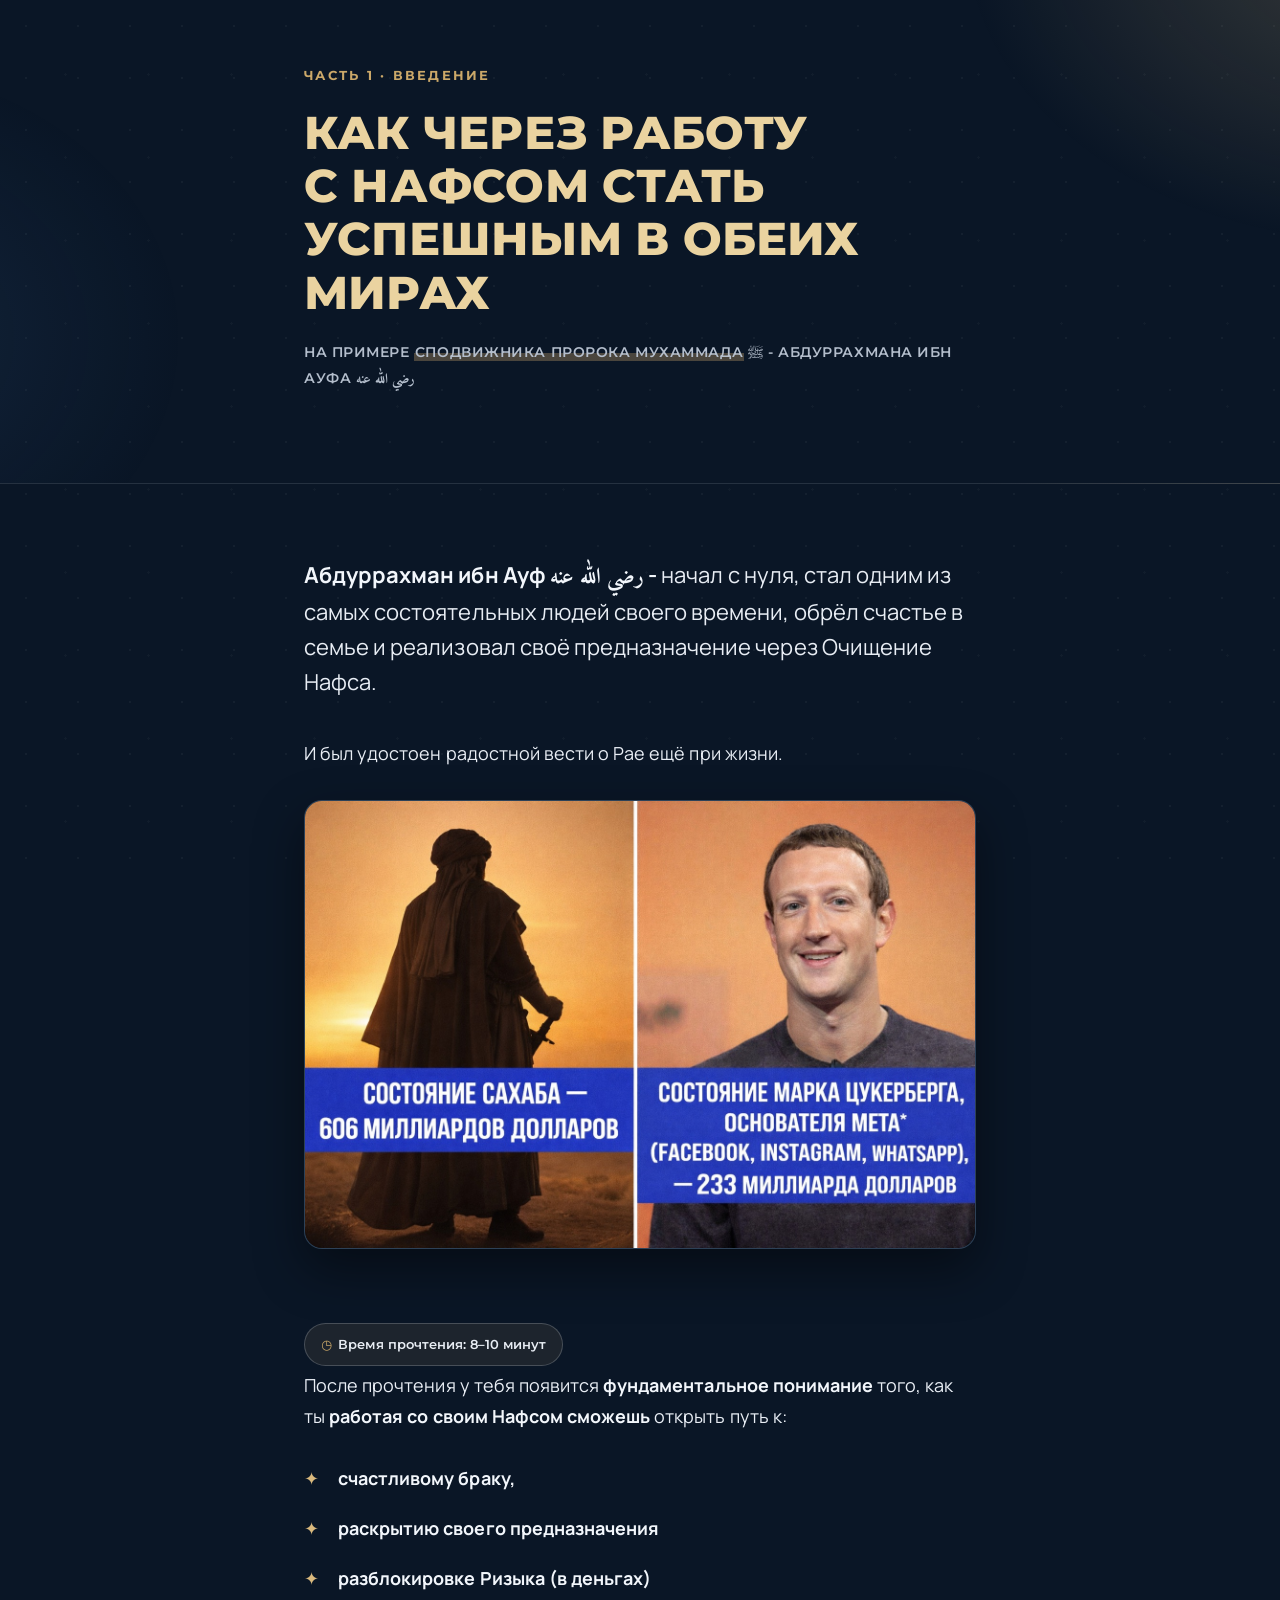
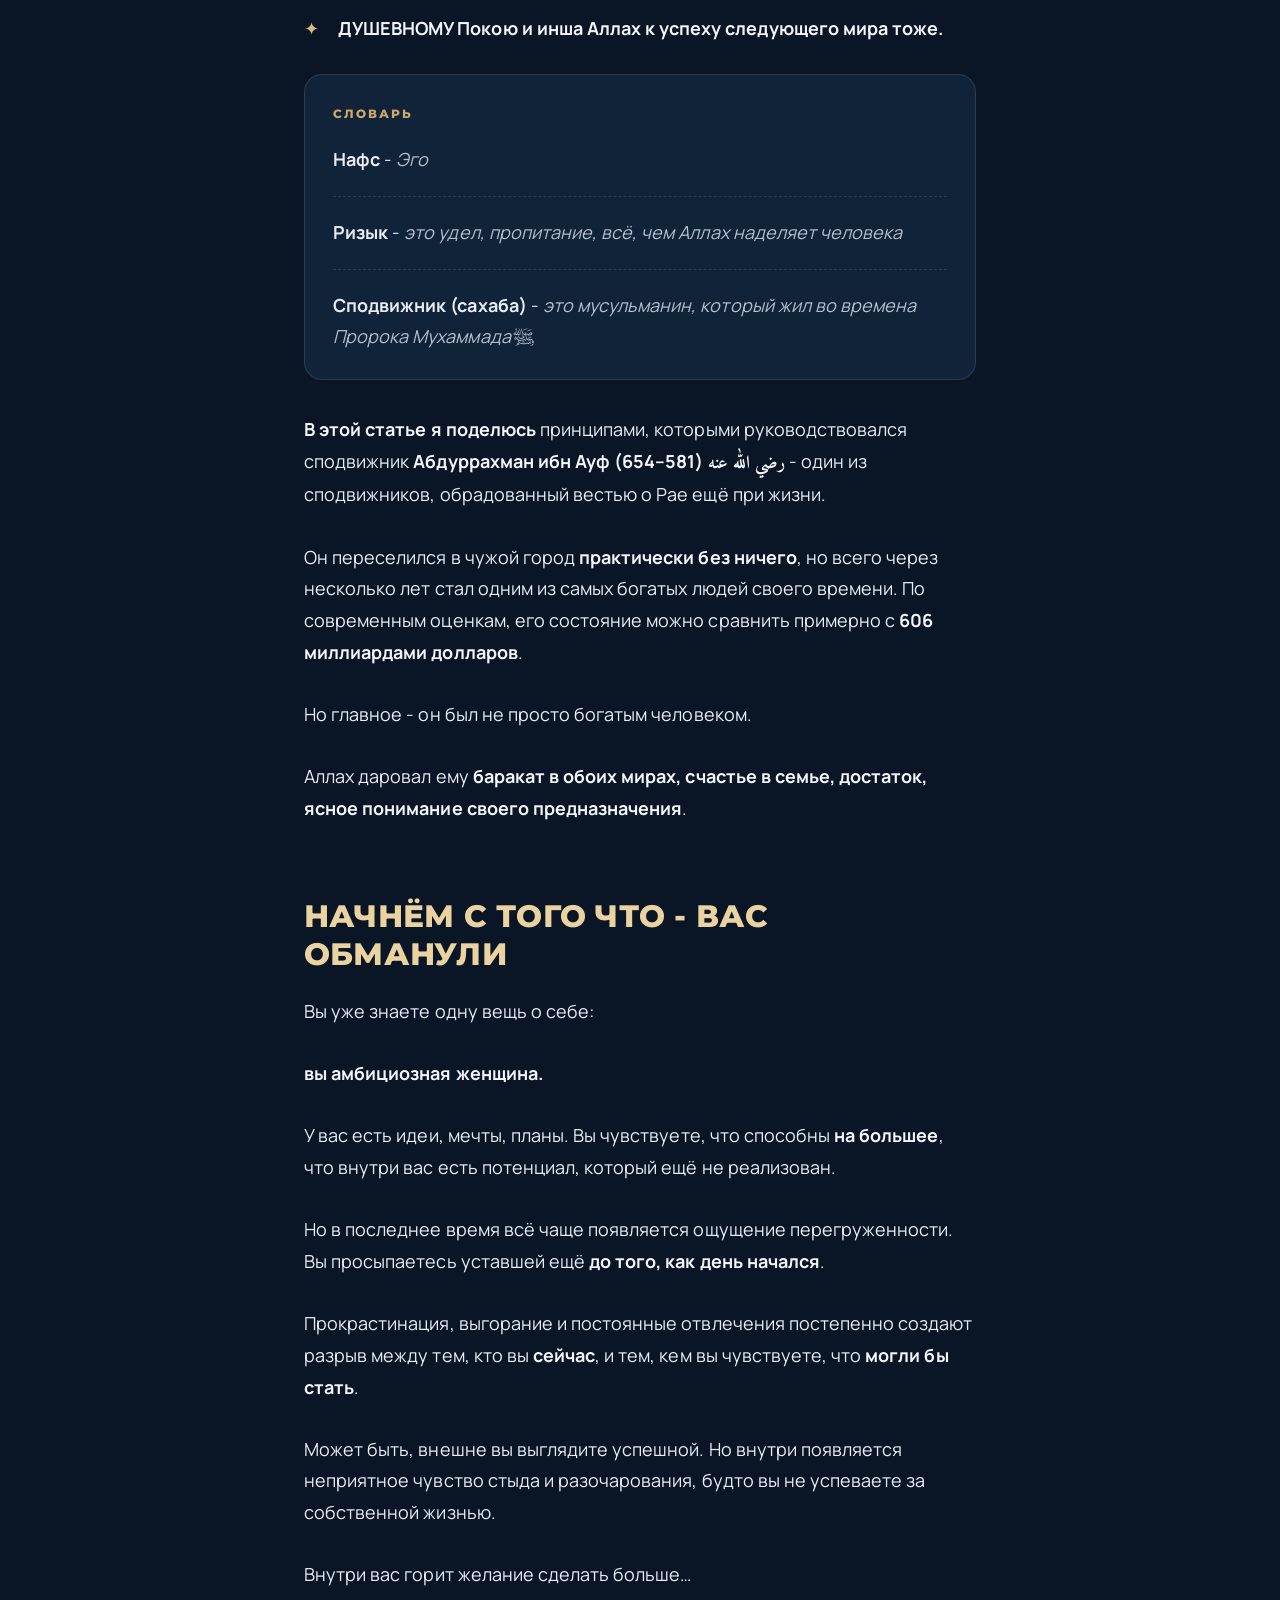
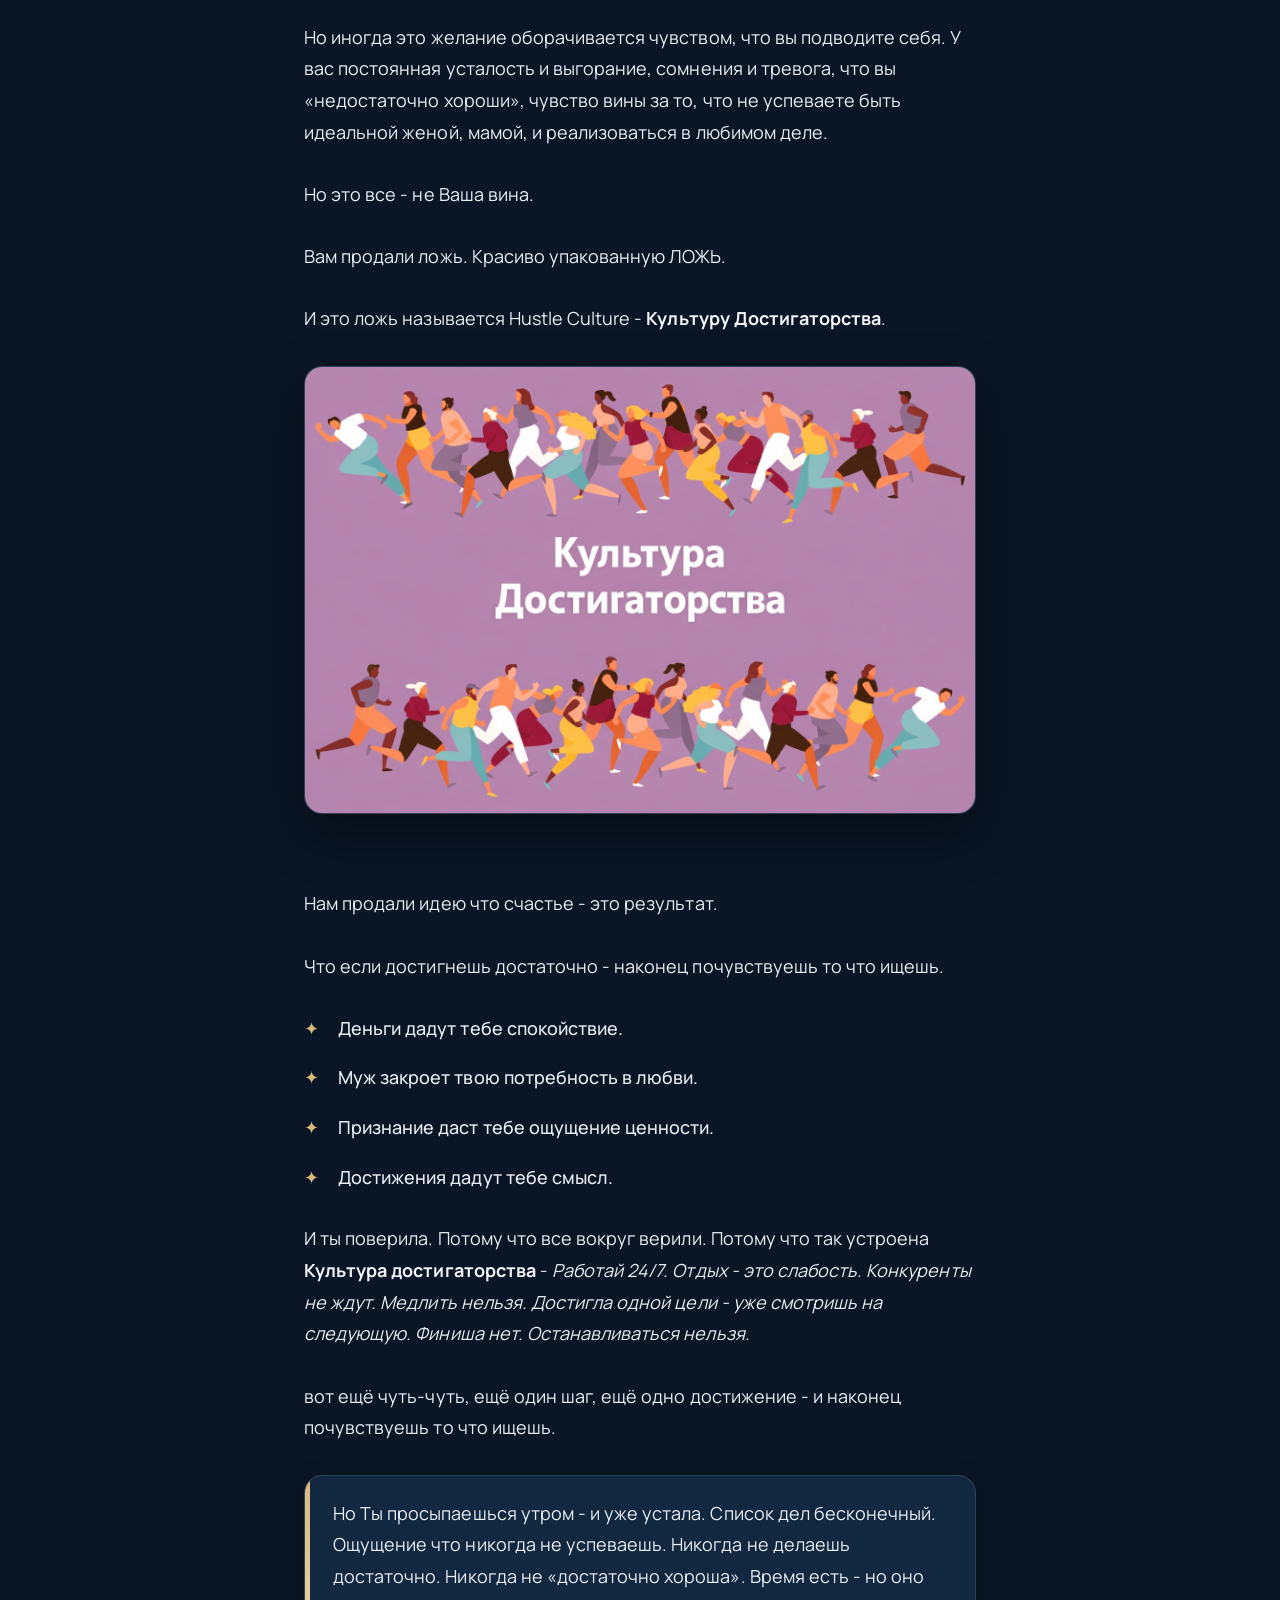
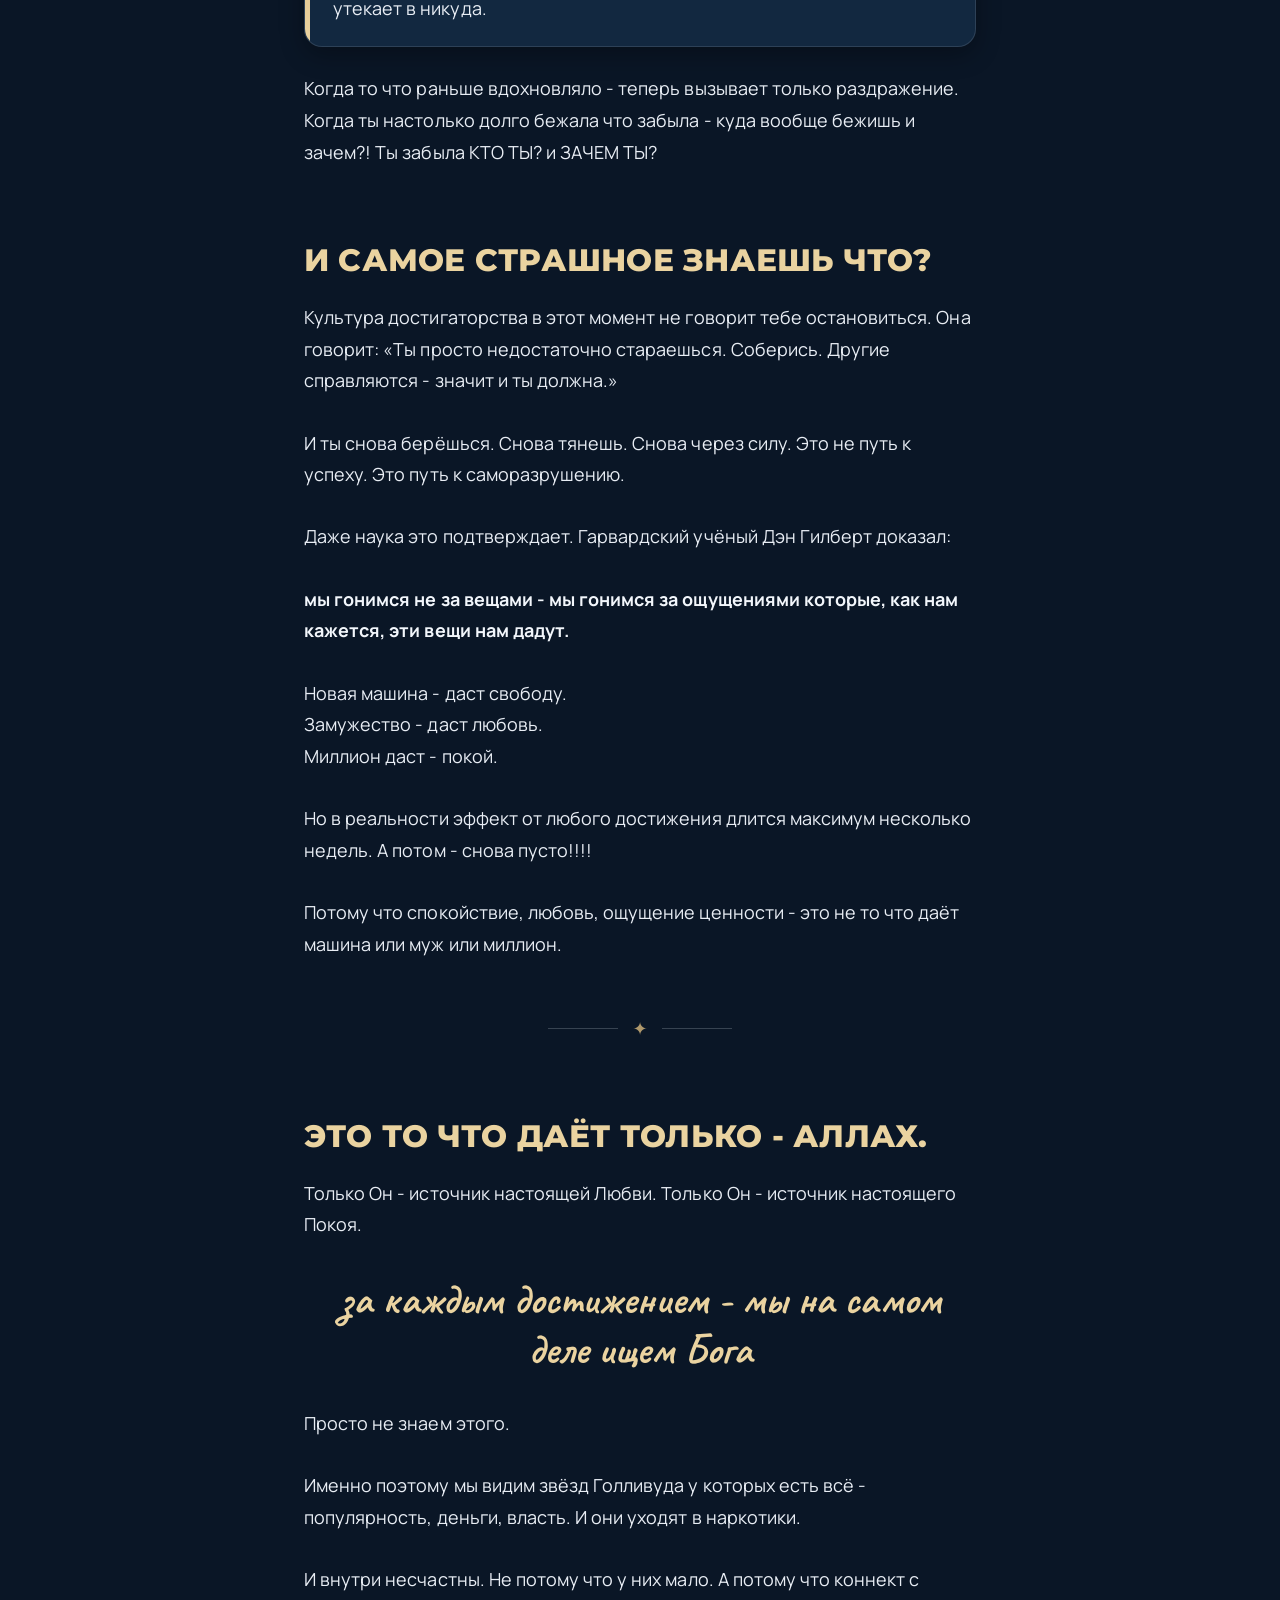
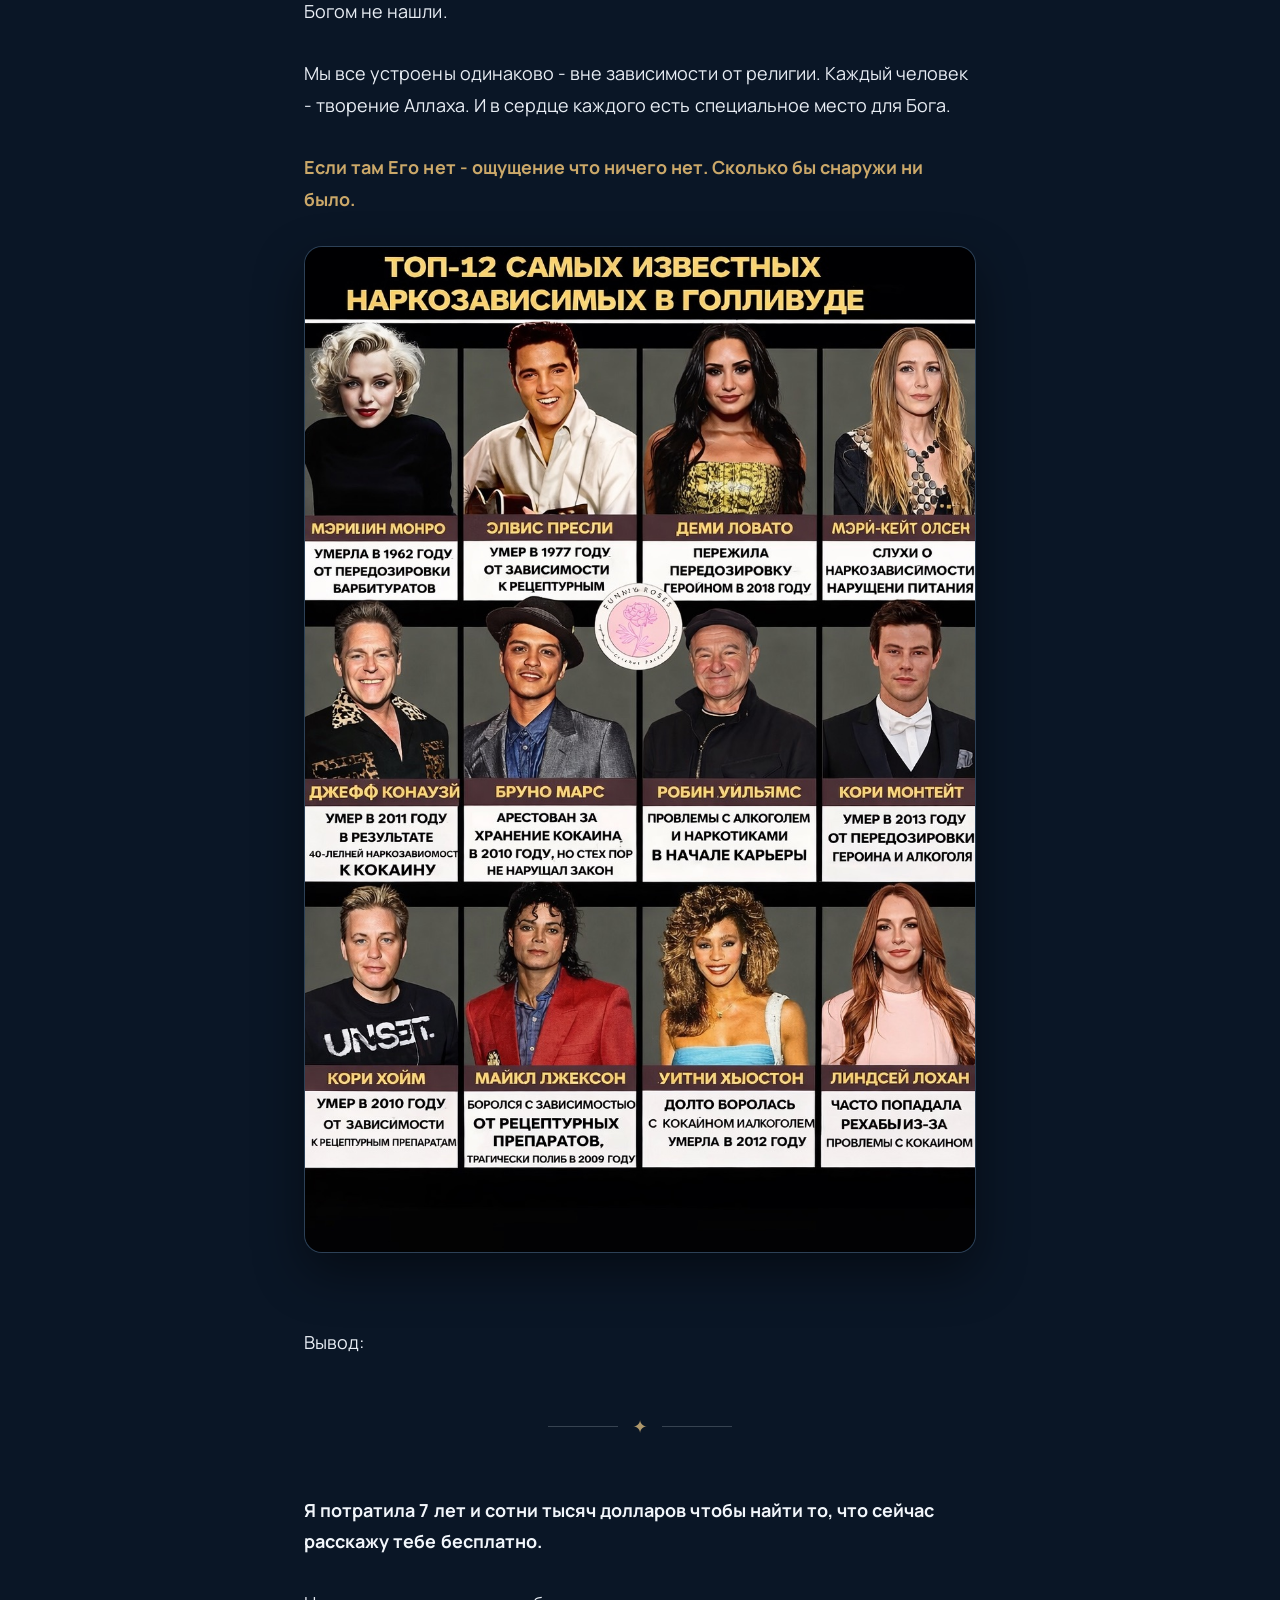
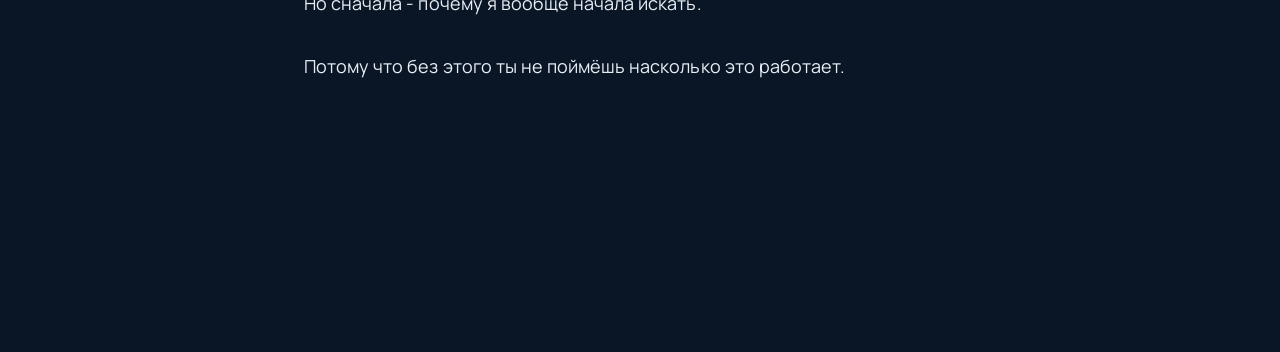
==== commit 68a837a1: "Add files via upload" ====
--- a/index.html
+++ b/index.html
@@ -3,8 +3,8 @@
 <head>
 <meta charset="UTF-8">
 <meta name="viewport" content="width=device-width, initial-scale=1.0">
-<title>Часть 1 — Вас обманули · Работа с Нафсом</title>
-<meta name="description" content="Как через Работу с Нафсом стать успешным в обеих мирах — на примере сподвижника Абдуррахмана ибн Ауфа. Часть 1.">
+<title>Часть 1 - Вас обманули · Работа с Нафсом</title>
+<meta name="description" content="Как через Работу с Нафсом стать успешным в обеих мирах - на примере сподвижника Абдуррахмана ибн Ауфа. Часть 1.">
 <link rel="preconnect" href="https://fonts.googleapis.com">
 <link rel="preconnect" href="https://fonts.gstatic.com" crossorigin>
 <link href="https://fonts.googleapis.com/css2?family=Manrope:wght@400;500;600;700;800&family=Montserrat:wght@600;700;800;900&family=Caveat:wght@600;700&family=Amiri:wght@400;700&display=swap" rel="stylesheet">
@@ -18,14 +18,14 @@
     <span class="eyebrow reveal">Часть 1 · Введение</span>
     <h1 class="reveal">Как через Работу с&nbsp;Нафсом стать успешным в&nbsp;обеих мирах</h1>
     <p class="sub reveal">на примере <span class="mark">сподвижника Пророка Мухаммада</span>
-      <span class="ar">ﷺ</span> — Абдуррахмана ибн Ауфа <span class="ar">رضي الله عنه</span></p>
+      <span class="ar">ﷺ</span> - Абдуррахмана ибн Ауфа <span class="ar">رضي الله عنه</span></p>
   </div>
 </header>
 
 <main class="wrap">
 
   <section class="block reveal">
-    <p class="lead"><strong>Абдуррахман ибн Ауф <span class="ar">رضي الله عنه</span> —</strong>
+    <p class="lead"><strong>Абдуррахман ибн Ауф <span class="ar">رضي الله عنه</span> -</strong>
     начал с нуля, стал одним из самых состоятельных людей своего времени, обрёл счастье в семье
     и реализовал своё предназначение через Очищение Нафса.</p>
     <p>И был удостоен радостной вести о Рае ещё при жизни.</p>
@@ -52,25 +52,25 @@
     <div class="glossary reveal">
       <div class="gt">Словарь</div>
       <dl>
-        <div class="row"><dt>Нафс</dt> — <dd>Эго</dd></div>
-        <div class="row"><dt>Ризык</dt> — <dd>это удел, пропитание, всё, чем Аллах наделяет человека</dd></div>
-        <div class="row"><dt>Сподвижник (сахаба)</dt> — <dd>это мусульманин, который жил во времена Пророка Мухаммада <span class="ar">ﷺ</span></dd></div>
+        <div class="row"><dt>Нафс</dt> - <dd>Эго</dd></div>
+        <div class="row"><dt>Ризык</dt> - <dd>это удел, пропитание, всё, чем Аллах наделяет человека</dd></div>
+        <div class="row"><dt>Сподвижник (сахаба)</dt> - <dd>это мусульманин, который жил во времена Пророка Мухаммада <span class="ar">ﷺ</span></dd></div>
       </dl>
     </div>
 
     <p><strong>В этой статье я поделюсь</strong> принципами, которыми руководствовался сподвижник
-    <strong>Абдуррахман ибн Ауф <span class="ar">رضي الله عنه</span> (581–654)</strong> — один из
+    <strong>Абдуррахман ибн Ауф <span class="ar">رضي الله عنه</span> (581–654)</strong> - один из
     сподвижников, обрадованный вестью о Рае ещё при жизни.</p>
     <p>Он переселился в чужой город <strong>практически без ничего</strong>, но всего через
     несколько лет стал одним из самых богатых людей своего времени. По современным оценкам, его
     состояние можно сравнить примерно с <strong>606 миллиардами долларов</strong>.</p>
-    <p>Но главное — он был не просто богатым человеком.</p>
+    <p>Но главное - он был не просто богатым человеком.</p>
     <p>Аллах даровал ему <strong>баракат в обоих мирах, счастье в семье, достаток, ясное понимание
     своего предназначения</strong>.</p>
   </section>
 
   <section class="block reveal">
-    <h2>Начнём с того что — вас обманули</h2>
+    <h2>Начнём с того что - вас обманули</h2>
     <p>Вы уже знаете одну вещь о себе:</p>
     <p><strong>вы амбициозная женщина.</strong></p>
     <p>У вас есть идеи, мечты, планы. Вы чувствуете, что способны <strong>на большее</strong>, что
@@ -85,9 +85,9 @@
     <p>Но иногда это желание оборачивается чувством, что вы подводите себя. У вас постоянная
     усталость и выгорание, сомнения и тревога, что вы «недостаточно хороши», чувство вины за то,
     что не успеваете быть идеальной женой, мамой, и реализоваться в любимом деле.</p>
-    <p>Но это все — не Ваша вина.</p>
+    <p>Но это все - не Ваша вина.</p>
     <p>Вам продали ложь. Красиво упакованную ЛОЖЬ.</p>
-    <p>И это ложь называется Hustle Culture — <strong>Культуру Достигаторства</strong>.</p>
+    <p>И это ложь называется Hustle Culture - <strong>Культуру Достигаторства</strong>.</p>
   </section>
 
   <figure class="img reveal">
@@ -95,8 +95,8 @@
   </figure>
 
   <section class="block reveal">
-    <p>Нам продали идею что счастье — это результат.</p>
-    <p>Что если достигнешь достаточно — наконец почувствуешь то что ищешь.</p>
+    <p>Нам продали идею что счастье - это результат.</p>
+    <p>Что если достигнешь достаточно - наконец почувствуешь то что ищешь.</p>
     <ul class="checklist">
       <li>Деньги дадут тебе спокойствие.</li>
       <li>Муж закроет твою потребность в любви.</li>
@@ -104,56 +104,56 @@
       <li>Достижения дадут тебе смысл.</li>
     </ul>
     <p>И ты поверила. Потому что все вокруг верили. Потому что так устроена
-    <strong>Культура достигаторства</strong> — <em>Работай 24/7. Отдых — это слабость. Конкуренты
-    не ждут. Медлить нельзя. Достигла одной цели — уже смотришь на следующую. Финиша нет.
+    <strong>Культура достигаторства</strong> - <em>Работай 24/7. Отдых - это слабость. Конкуренты
+    не ждут. Медлить нельзя. Достигла одной цели - уже смотришь на следующую. Финиша нет.
     Останавливаться нельзя.</em></p>
-    <p>вот ещё чуть-чуть, ещё один шаг, ещё одно достижение — и наконец почувствуешь то что ищешь.</p>
+    <p>вот ещё чуть-чуть, ещё один шаг, ещё одно достижение - и наконец почувствуешь то что ищешь.</p>
 
     <div class="callout reveal">
-      <p>Но Ты просыпаешься утром — и уже устала. Список дел бесконечный. Ощущение что никогда
-      не успеваешь. Никогда не делаешь достаточно. Никогда не «достаточно хороша». Время есть —
+      <p>Но Ты просыпаешься утром - и уже устала. Список дел бесконечный. Ощущение что никогда
+      не успеваешь. Никогда не делаешь достаточно. Никогда не «достаточно хороша». Время есть -
       но оно утекает в никуда.</p>
     </div>
 
-    <p>Когда то что раньше вдохновляло — теперь вызывает только раздражение. Когда ты настолько
-    долго бежала что забыла — куда вообще бежишь и зачем?! Ты забыла КТО ТЫ? и ЗАЧЕМ ТЫ?</p>
+    <p>Когда то что раньше вдохновляло - теперь вызывает только раздражение. Когда ты настолько
+    долго бежала что забыла - куда вообще бежишь и зачем?! Ты забыла КТО ТЫ? и ЗАЧЕМ ТЫ?</p>
   </section>
 
   <section class="block reveal">
     <h2>И самое страшное знаешь что?</h2>
     <p>Культура достигаторства в этот момент не говорит тебе остановиться. Она говорит:
-    «Ты просто недостаточно стараешься. Соберись. Другие справляются — значит и ты должна.»</p>
+    «Ты просто недостаточно стараешься. Соберись. Другие справляются - значит и ты должна.»</p>
     <p>И ты снова берёшься. Снова тянешь. Снова через силу. Это не путь к успеху. Это путь
     к саморазрушению.</p>
     <p>Даже наука это подтверждает. Гарвардский учёный Дэн Гилберт доказал:</p>
-    <p><strong>мы гонимся не за вещами — мы гонимся за ощущениями которые, как нам кажется, эти
+    <p><strong>мы гонимся не за вещами - мы гонимся за ощущениями которые, как нам кажется, эти
     вещи нам дадут.</strong></p>
-    <p>Новая машина — даст свободу.<br>Замужество — даст любовь.<br>Миллион даст — покой.</p>
-    <p>Но в реальности эффект от любого достижения длится максимум несколько недель. А потом —
+    <p>Новая машина - даст свободу.<br>Замужество - даст любовь.<br>Миллион даст - покой.</p>
+    <p>Но в реальности эффект от любого достижения длится максимум несколько недель. А потом -
     снова пусто!!!!</p>
-    <p>Потому что спокойствие, любовь, ощущение ценности — это не то что даёт машина или муж
+    <p>Потому что спокойствие, любовь, ощущение ценности - это не то что даёт машина или муж
     или миллион.</p>
   </section>
 
   <div class="sep"><span class="di">✦</span></div>
 
   <section class="block reveal">
-    <h2>Это то что даёт только — Аллах.</h2>
-    <p>Только Он — источник настоящей Любви. Только Он — источник настоящего Покоя.</p>
+    <h2>Это то что даёт только - Аллах.</h2>
+    <p>Только Он - источник настоящей Любви. Только Он - источник настоящего Покоя.</p>
 
-    <span class="hand reveal">за каждым достижением — мы на самом деле ищем Бога</span>
+    <span class="hand reveal">за каждым достижением - мы на самом деле ищем Бога</span>
 
     <p>Просто не знаем этого.</p>
-    <p>Именно поэтому мы видим звёзд Голливуда у которых есть всё — популярность, деньги, власть.
+    <p>Именно поэтому мы видим звёзд Голливуда у которых есть всё - популярность, деньги, власть.
     И они уходят в наркотики.</p>
     <p>И внутри несчастны. Не потому что у них мало. А потому что коннект с Богом не нашли.</p>
-    <p>Мы все устроены одинаково — вне зависимости от религии. Каждый человек — творение Аллаха.
+    <p>Мы все устроены одинаково - вне зависимости от религии. Каждый человек - творение Аллаха.
     И в сердце каждого есть специальное место для Бога.</p>
-    <p><span class="gold">Если там Его нет — ощущение что ничего нет. Сколько бы снаружи ни было.</span></p>
+    <p><span class="gold">Если там Его нет - ощущение что ничего нет. Сколько бы снаружи ни было.</span></p>
   </section>
 
   <figure class="img reveal">
-    <img src="images/p1-only-allah.jpg" alt="Только Аллах — источник настоящей любви и покоя" loading="lazy">
+    <img src="images/p1-only-allah.jpg" alt="Только Аллах - источник настоящей любви и покоя" loading="lazy">
   </figure>
 
   <section class="block reveal">
@@ -161,7 +161,7 @@
     <div class="sep"><span class="di">✦</span></div>
     <p><strong>Я потратила 7 лет и сотни тысяч долларов чтобы найти то, что сейчас расскажу тебе
     бесплатно.</strong></p>
-    <p>Но сначала — почему я вообще начала искать.</p>
+    <p>Но сначала - почему я вообще начала искать.</p>
     <p>Потому что без этого ты не поймёшь насколько это работает.</p>
   </section>
 
